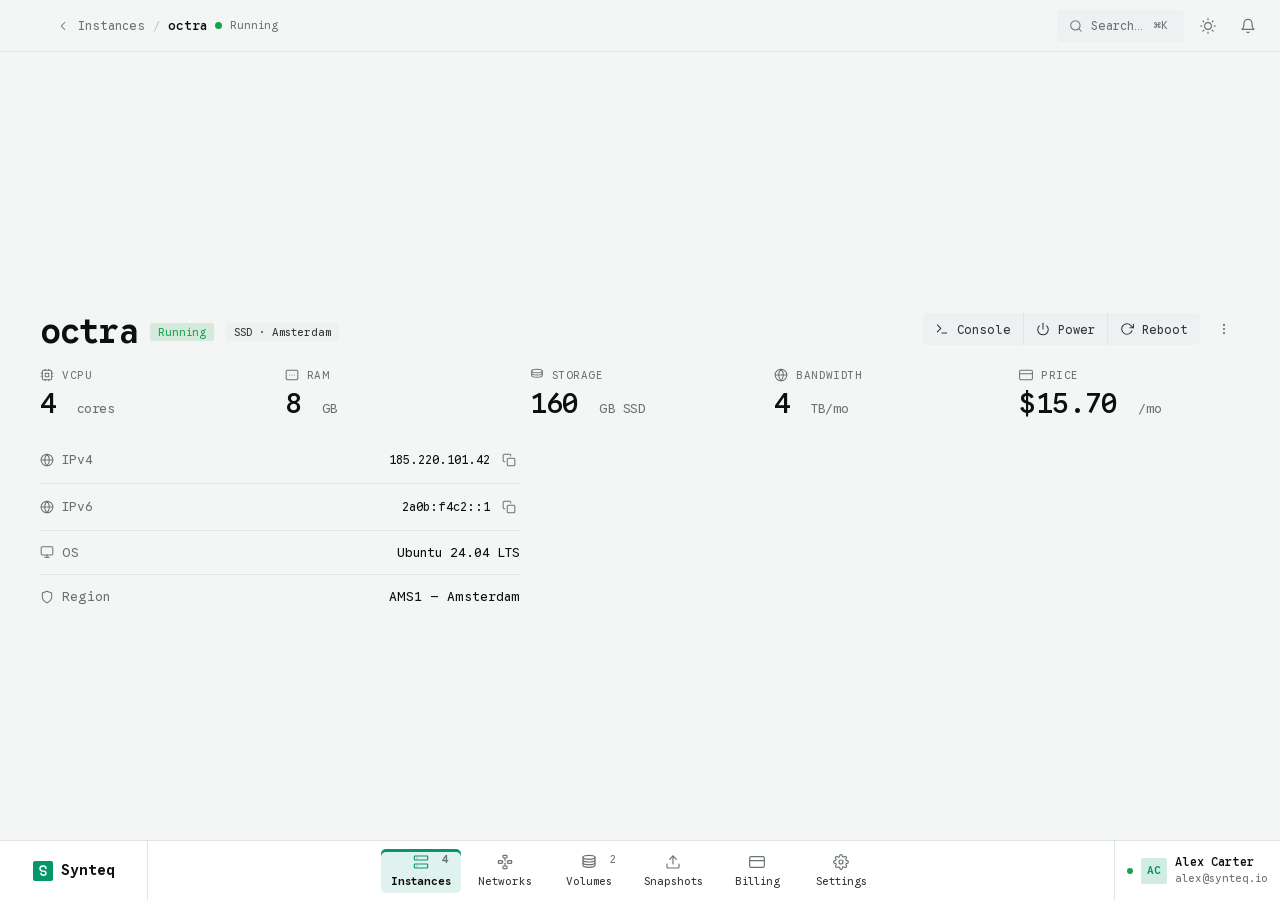
==== examples/dashboard.html @ c2925b4b "initial" ====
<!DOCTYPE html>
<html lang="en" data-theme="dark" class="theme-dark">
<head>
  <meta charset="UTF-8" />
  <meta name="viewport" content="width=device-width, initial-scale=1.0, viewport-fit=cover" />
  <title>Synteq UI V2 — Dashboard</title>

  <!-- Fonts + styles (fully offline — fonts served from V2/fonts/) -->
  <link rel="stylesheet" href="../css/synteq-ui-v2.css" />

  <style>
    /* =========================================================
       Dashboard-specific styles (not part of the framework)
       ========================================================= */

    /* Hero: hostname + status badge + action bar */
    .dash-hero {
      display: flex;
      align-items: flex-start;
      justify-content: space-between;
      gap: var(--v2-space-3);
      flex-wrap: wrap;
    }
    .dash-hero__left {
      display: flex;
      align-items: baseline;
      gap: var(--v2-space-3);
      flex-wrap: wrap;
    }
    .dash-hero__hostname {
      font-size: var(--v2-text-3xl);
      font-weight: var(--v2-fw-semibold);
      color: var(--v2-text-strong);
      letter-spacing: -0.025em;
      line-height: 1.1;
    }
    .dash-hero__actions {
      display: flex;
      align-items: center;
      gap: var(--v2-space-2);
      flex-wrap: wrap;
    }

    /* Gauge list — tight column */
    .gauge-list {
      display: flex;
      flex-direction: column;
      gap: var(--v2-space-5);
    }

    /* Two-column layout within a section */
    .dash-pair {
      display: grid;
      grid-template-columns: 1.5fr 1fr;
      gap: var(--v2-space-6);
      align-items: start;
    }
    @media (max-width: 760px) { .dash-pair { grid-template-columns: 1fr; } }

    /* Inline IP copy row */
    .ip-row {
      display: inline-flex;
      align-items: center;
      gap: var(--v2-space-2);
      font-family: var(--v2-font-mono);
      font-size: var(--v2-text-sm);
      color: var(--v2-text-strong);
    }

    /* Event log */
    .log-row {
      display: flex;
      align-items: baseline;
      gap: var(--v2-space-3);
      padding: var(--v2-space-3) 0;
      font-size: var(--v2-text-sm);
    }
    .log-ts { font-family: var(--v2-font-mono); color: var(--v2-text-subtle); min-width: 58px; font-size: var(--v2-text-xs); flex-shrink: 0; }
    .log-msg { color: var(--v2-text); flex: 1; min-width: 0; }

    /* Pricing */
    .price-row { display: flex; align-items: baseline; gap: var(--v2-space-2); }
    .price-row__val { font-size: var(--v2-text-2xl); font-weight: var(--v2-fw-semibold); color: var(--v2-text-strong); letter-spacing: -0.02em; }
    .price-row__per { font-size: var(--v2-text-sm); color: var(--v2-text-subtle); }

    /* Uptime bar */
    .uptime-bar { display: flex; width: 100%; height: 6px; border-radius: 999px; overflow: hidden; gap: 2px; }
    .uptime-bar__seg { height: 100%; border-radius: 999px; }

    /* User pill in footer */
    .v2-user { display: flex; align-items: center; gap: var(--v2-space-2); min-width: 0; text-decoration: none; }
    .v2-user__info { display: flex; flex-direction: column; min-width: 0; }
    .v2-user__name { font-size: var(--v2-text-sm); color: var(--v2-text-strong); font-weight: var(--v2-fw-medium); line-height: 1.3; white-space: nowrap; overflow: hidden; text-overflow: ellipsis; }
    .v2-user__email { font-size: var(--v2-text-xs); color: var(--v2-text-subtle); white-space: nowrap; overflow: hidden; text-overflow: ellipsis; }

    /* Copy feedback */
    .v2-copy--ok { color: var(--v2-status-running) !important; }
  </style>
</head>
<body>

<!-- =====================================================================
     V2 APP SHELL — viewport-locked grid (no page scroll)
     ===================================================================== -->
<div class="v2-app" id="app">

  <!-- ================================================================
       ASIDE — collapsible sidebar (overlay on mobile)
       ================================================================ -->
  <aside class="v2-aside" aria-label="Primary navigation" id="sidebar">

    <!-- Brand — no close button here. The topbar hamburger is the single toggle. -->
    <a href="#" class="v2-aside__brand" aria-label="Synteq Cloud home">
      <span class="v2-aside__brand-mark" aria-hidden="true">
        <svg width="12" height="12" viewBox="0 0 12 12" fill="none" aria-hidden="true">
          <path d="M9 3.5C9 2.12 7.66 1 6 1 4.34 1 3 2.12 3 3.5c0 1.18.9 2.17 2.14 2.41L7.5 6.3C8.43 6.57 9 7.3 9 8.2 9 9.32 7.87 10.2 6.5 10.2S4 9.32 4 8.2" stroke="currentColor" stroke-width="1.5" stroke-linecap="round"/>
        </svg>
      </span>
      Synteq
    </a>

    <!-- Nav — no group labels in the bottom dock -->
    <nav class="v2-nav" aria-label="Primary navigation links">
      <a href="#" class="v2-nav__item v2-nav__item--active" aria-current="page">
        <svg class="v2-icon v2-icon--16" viewBox="0 0 24 24" aria-hidden="true"><rect x="2" y="3" width="20" height="6" rx="1"/><rect x="2" y="15" width="20" height="6" rx="1"/><line x1="6" y1="6" x2="6.01" y2="6"/><line x1="6" y1="18" x2="6.01" y2="18"/></svg>
        Instances
        <span class="v2-nav__badge">4</span>
      </a>

      <a href="#" class="v2-nav__item">
        <svg class="v2-icon v2-icon--16" viewBox="0 0 24 24" aria-hidden="true"><rect x="9" y="2" width="6" height="4" rx="1"/><rect x="9" y="18" width="6" height="4" rx="1"/><rect x="2" y="10" width="6" height="4" rx="1"/><rect x="16" y="10" width="6" height="4" rx="1"/><line x1="8" y1="12" x2="9" y2="12"/><line x1="15" y1="12" x2="16" y2="12"/><line x1="12" y1="6" x2="12" y2="10"/><line x1="12" y1="14" x2="12" y2="18"/></svg>
        Networks
      </a>

      <a href="#" class="v2-nav__item">
        <svg class="v2-icon v2-icon--16" viewBox="0 0 24 24" aria-hidden="true"><ellipse cx="12" cy="5" rx="9" ry="3"/><path d="M3 5v4c0 1.66 4.03 3 9 3s9-1.34 9-3V5"/><path d="M3 9v4c0 1.66 4.03 3 9 3s9-1.34 9-3V9"/><path d="M3 13v4c0 1.66 4.03 3 9 3s9-1.34 9-3v-4"/></svg>
        Volumes
        <span class="v2-nav__badge">2</span>
      </a>

      <a href="#" class="v2-nav__item">
        <svg class="v2-icon v2-icon--16" viewBox="0 0 24 24" aria-hidden="true"><path d="M21 15v4a2 2 0 0 1-2 2H5a2 2 0 0 1-2-2v-4"/><polyline points="17 8 12 3 7 8"/><line x1="12" y1="3" x2="12" y2="15"/></svg>
        Snapshots
      </a>

      <a href="#" class="v2-nav__item">
        <svg class="v2-icon v2-icon--16" viewBox="0 0 24 24" aria-hidden="true"><rect x="1" y="4" width="22" height="16" rx="2"/><line x1="1" y1="10" x2="23" y2="10"/></svg>
        Billing
      </a>

      <a href="#" class="v2-nav__item">
        <svg class="v2-icon v2-icon--16" viewBox="0 0 24 24" aria-hidden="true"><circle cx="12" cy="12" r="3"/><path d="M19.4 15a1.65 1.65 0 0 0 .33 1.82l.06.06a2 2 0 0 1-2.83 2.83l-.06-.06a1.65 1.65 0 0 0-1.82-.33 1.65 1.65 0 0 0-1 1.51V21a2 2 0 0 1-4 0v-.09A1.65 1.65 0 0 0 9 19.4a1.65 1.65 0 0 0-1.82.33l-.06.06a2 2 0 0 1-2.83-2.83l.06-.06A1.65 1.65 0 0 0 4.68 15a1.65 1.65 0 0 0-1.51-1H3a2 2 0 0 1 0-4h.09A1.65 1.65 0 0 0 4.6 9a1.65 1.65 0 0 0-.33-1.82l-.06-.06a2 2 0 0 1 2.83-2.83l.06.06A1.65 1.65 0 0 0 9 4.68a1.65 1.65 0 0 0 1-1.51V3a2 2 0 0 1 4 0v.09a1.65 1.65 0 0 0 1 1.51 1.65 1.65 0 0 0 1.82-.33l.06-.06a2 2 0 0 1 2.83 2.83l-.06.06A1.65 1.65 0 0 0 19.4 9a1.65 1.65 0 0 0 1.51 1H21a2 2 0 0 1 0 4h-.09a1.65 1.65 0 0 0-1.51 1z"/></svg>
        Settings
      </a>
    </nav>

    <!-- Footer user row -->
    <div class="v2-aside__footer">
      <span class="v2-dot" aria-label="Online"></span>
      <a href="#" class="v2-user" aria-label="Account: Alex Carter">
        <span class="v2-avatar" aria-hidden="true">AC</span>
        <span class="v2-user__info">
          <span class="v2-user__name">Alex Carter</span>
          <span class="v2-user__email">alex@synteq.io</span>
        </span>
      </a>
    </div>
  </aside>

  <!-- ================================================================
       TOPBAR
       ================================================================ -->
  <header class="v2-topbar" role="banner">
    <!-- Sidebar toggle (hamburger / X) -->
    <button class="v2-sidebar-toggle" data-v2-sidebar-toggle aria-label="Toggle navigation" aria-expanded="true" aria-controls="sidebar">
      <svg class="v2-icon v2-icon--18 icon-menu" viewBox="0 0 24 24" aria-hidden="true"><line x1="3" y1="6" x2="21" y2="6"/><line x1="3" y1="12" x2="21" y2="12"/><line x1="3" y1="18" x2="21" y2="18"/></svg>
      <svg class="v2-icon v2-icon--18 icon-close" viewBox="0 0 24 24" aria-hidden="true" style="display:none;"><line x1="18" y1="6" x2="6" y2="18"/><line x1="6" y1="6" x2="18" y2="18"/></svg>
    </button>

    <div class="v2-topbar__left">
      <!-- Breadcrumb -->
      <a href="#" class="v2-topbar__crumb" aria-label="Back to Instances">
        <svg class="v2-icon v2-icon--14 v2-icon--mute" viewBox="0 0 24 24" aria-hidden="true"><polyline points="15 18 9 12 15 6"/></svg>
        Instances
      </a>
      <span class="v2-topbar__sep" aria-hidden="true">/</span>
      <span class="v2-topbar__title">octra</span>
      <!-- Live status -->
      <span class="v2-status" aria-label="Running">
        <span class="v2-dot" aria-hidden="true"></span>
        <span class="v2-t-xs v2-mute">Running</span>
      </span>
    </div>

    <div class="v2-topbar__right">
      <!-- Search -->
      <button class="v2-search" data-v2-search-trigger aria-label="Search or run a command (⌘K)">
        <svg class="v2-icon v2-icon--14" viewBox="0 0 24 24" aria-hidden="true"><circle cx="11" cy="11" r="8"/><line x1="21" y1="21" x2="16.65" y2="16.65"/></svg>
        <span class="v2-search__text">Search…</span>
        <kbd class="v2-kbd">⌘K</kbd>
      </button>

      <!-- Theme toggle -->
      <button class="v2-iconbtn v2-theme-toggle" data-v2-toggle-theme aria-label="Toggle theme">
        <svg class="v2-icon v2-icon--16 v2-icon--moon" viewBox="0 0 24 24" aria-hidden="true"><path d="M21 12.79A9 9 0 1 1 11.21 3 7 7 0 0 0 21 12.79z"/></svg>
        <svg class="v2-icon v2-icon--16 v2-icon--sun" viewBox="0 0 24 24" aria-hidden="true"><circle cx="12" cy="12" r="5"/><line x1="12" y1="1" x2="12" y2="3"/><line x1="12" y1="21" x2="12" y2="23"/><line x1="4.22" y1="4.22" x2="5.64" y2="5.64"/><line x1="18.36" y1="18.36" x2="19.78" y2="19.78"/><line x1="1" y1="12" x2="3" y2="12"/><line x1="21" y1="12" x2="23" y2="12"/><line x1="4.22" y1="19.78" x2="5.64" y2="18.36"/><line x1="18.36" y1="5.64" x2="19.78" y2="4.22"/></svg>
      </button>

      <!-- Notifications -->
      <button class="v2-iconbtn" aria-label="Notifications">
        <svg class="v2-icon v2-icon--16" viewBox="0 0 24 24" aria-hidden="true"><path d="M18 8A6 6 0 0 0 6 8c0 7-3 9-3 9h18s-3-2-3-9"/><path d="M13.73 21a2 2 0 0 1-3.46 0"/></svg>
      </button>
    </div>
  </header>

  <!-- ================================================================
       MAIN — in-content scroll region
       ================================================================ -->
  <main class="v2-main" aria-label="Instance detail">
    <div class="v2-content v2-scroll" id="main-content">

      <!-- ===== SECTION 1: HERO ======================================= -->
      <div class="v2-section v2-fade-up">

        <!-- Hostname + badges + actions -->
        <div class="dash-hero">
          <div class="dash-hero__left">
            <h1 class="dash-hero__hostname">octra</h1>
            <span class="v2-badge v2-badge--ok" style="align-self:center;">
              Running
            </span>
            <span class="v2-badge" style="align-self:center;">SSD · Amsterdam</span>
          </div>
          <div class="dash-hero__actions">
            <div class="v2-seg" role="group" aria-label="Instance actions">
              <button class="v2-seg__btn" aria-label="Open console">
                <svg class="v2-icon v2-icon--14" viewBox="0 0 24 24" aria-hidden="true"><polyline points="4 17 10 11 4 5"/><line x1="12" y1="19" x2="20" y2="19"/></svg>
                Console
              </button>
              <button class="v2-seg__btn" aria-label="Power options">
                <svg class="v2-icon v2-icon--14" viewBox="0 0 24 24" aria-hidden="true"><path d="M18.36 6.64a9 9 0 1 1-12.73 0"/><line x1="12" y1="2" x2="12" y2="12"/></svg>
                Power
              </button>
              <button class="v2-seg__btn" aria-label="Reboot instance">
                <svg class="v2-icon v2-icon--14" viewBox="0 0 24 24" aria-hidden="true"><polyline points="23 4 23 10 17 10"/><path d="M20.49 15a9 9 0 1 1-2.12-9.36L23 10"/></svg>
                Reboot
              </button>
            </div>
            <button class="v2-iconbtn" aria-label="More options">
              <svg class="v2-icon v2-icon--14" viewBox="0 0 24 24" aria-hidden="true"><circle cx="12" cy="5" r="1"/><circle cx="12" cy="12" r="1"/><circle cx="12" cy="19" r="1"/></svg>
            </button>
          </div>
        </div>

        <!-- Spec strip — gap only, no internal hairlines -->
        <div class="v2-stat-strip">
          <div class="v2-stat">
            <span class="v2-stat__label"><svg class="v2-icon v2-icon--14 v2-icon--mute" viewBox="0 0 24 24" aria-hidden="true"><rect x="4" y="4" width="16" height="16" rx="2"/><rect x="9" y="9" width="6" height="6"/><line x1="9" y1="2" x2="9" y2="4"/><line x1="15" y1="2" x2="15" y2="4"/><line x1="9" y1="20" x2="9" y2="22"/><line x1="15" y1="20" x2="15" y2="22"/><line x1="20" y1="9" x2="22" y2="9"/><line x1="20" y1="14" x2="22" y2="14"/><line x1="2" y1="9" x2="4" y2="9"/><line x1="2" y1="14" x2="4" y2="14"/></svg> vCPU</span>
            <div class="v2-stat__value">4 <span class="v2-unit">cores</span></div>
          </div>
          <div class="v2-stat">
            <span class="v2-stat__label"><svg class="v2-icon v2-icon--14 v2-icon--mute" viewBox="0 0 24 24" aria-hidden="true"><path d="M4 4h16a2 2 0 0 1 2 2v12a2 2 0 0 1-2 2H4a2 2 0 0 1-2-2V6a2 2 0 0 1 2-2z"/><line x1="8" y1="12" x2="8.01" y2="12"/><line x1="12" y1="12" x2="12.01" y2="12"/><line x1="16" y1="12" x2="16.01" y2="12"/></svg> RAM</span>
            <div class="v2-stat__value">8 <span class="v2-unit">GB</span></div>
          </div>
          <div class="v2-stat">
            <span class="v2-stat__label"><svg class="v2-icon v2-icon--14 v2-icon--mute" viewBox="0 0 24 24" aria-hidden="true"><ellipse cx="12" cy="5" rx="9" ry="3"/><path d="M3 5v4c0 1.66 4.03 3 9 3s9-1.34 9-3V5"/><path d="M3 9v4c0 1.66 4.03 3 9 3s9-1.34 9-3V9"/></svg> Storage</span>
            <div class="v2-stat__value">160 <span class="v2-unit">GB SSD</span></div>
          </div>
          <div class="v2-stat">
            <span class="v2-stat__label"><svg class="v2-icon v2-icon--14 v2-icon--mute" viewBox="0 0 24 24" aria-hidden="true"><circle cx="12" cy="12" r="10"/><line x1="2" y1="12" x2="22" y2="12"/><path d="M12 2a15.3 15.3 0 0 1 4 10 15.3 15.3 0 0 1-4 10 15.3 15.3 0 0 1-4-10 15.3 15.3 0 0 1 4-10z"/></svg> Bandwidth</span>
            <div class="v2-stat__value">4 <span class="v2-unit">TB/mo</span></div>
          </div>
          <div class="v2-stat">
            <span class="v2-stat__label"><svg class="v2-icon v2-icon--14 v2-icon--mute" viewBox="0 0 24 24" aria-hidden="true"><rect x="1" y="4" width="22" height="16" rx="2"/><line x1="1" y1="10" x2="23" y2="10"/></svg> Price</span>
            <div class="v2-stat__value">$15.70 <span class="v2-unit">/mo</span></div>
          </div>
        </div>

        <!-- Network / OS details as a KV list -->
        <div class="v2-kv" style="max-width:480px;">
          <div class="v2-kv__row">
            <span class="v2-kv__label"><svg class="v2-icon v2-icon--14 v2-icon--mute" viewBox="0 0 24 24" aria-hidden="true"><circle cx="12" cy="12" r="10"/><line x1="2" y1="12" x2="22" y2="12"/><path d="M12 2a15.3 15.3 0 0 1 4 10 15.3 15.3 0 0 1-4 10 15.3 15.3 0 0 1-4-10 15.3 15.3 0 0 1 4-10z"/></svg> IPv4</span>
            <span class="v2-kv__value"><span class="ip-row">185.220.101.42 <button class="v2-iconbtn" style="width:22px;height:22px;" data-v2-copy="185.220.101.42" aria-label="Copy IPv4"><svg class="v2-icon v2-icon--14" viewBox="0 0 24 24" aria-hidden="true"><rect x="9" y="9" width="13" height="13" rx="2"/><path d="M5 15H4a2 2 0 0 1-2-2V4a2 2 0 0 1 2-2h9a2 2 0 0 1 2 2v1"/></svg></button></span></span>
          </div>
          <div class="v2-kv__row">
            <span class="v2-kv__label"><svg class="v2-icon v2-icon--14 v2-icon--mute" viewBox="0 0 24 24" aria-hidden="true"><circle cx="12" cy="12" r="10"/><line x1="2" y1="12" x2="22" y2="12"/><path d="M12 2a15.3 15.3 0 0 1 4 10 15.3 15.3 0 0 1-4 10 15.3 15.3 0 0 1-4-10 15.3 15.3 0 0 1 4-10z"/></svg> IPv6</span>
            <span class="v2-kv__value"><span class="ip-row">2a0b:f4c2::1 <button class="v2-iconbtn" style="width:22px;height:22px;" data-v2-copy="2a0b:f4c2::1" aria-label="Copy IPv6"><svg class="v2-icon v2-icon--14" viewBox="0 0 24 24" aria-hidden="true"><rect x="9" y="9" width="13" height="13" rx="2"/><path d="M5 15H4a2 2 0 0 1-2-2V4a2 2 0 0 1 2-2h9a2 2 0 0 1 2 2v1"/></svg></button></span></span>
          </div>
          <div class="v2-kv__row">
            <span class="v2-kv__label"><svg class="v2-icon v2-icon--14 v2-icon--mute" viewBox="0 0 24 24" aria-hidden="true"><rect x="2" y="3" width="20" height="14" rx="2"/><line x1="8" y1="21" x2="16" y2="21"/><line x1="12" y1="17" x2="12" y2="21"/></svg> OS</span>
            <span class="v2-kv__value">Ubuntu 24.04 LTS</span>
          </div>
          <div class="v2-kv__row">
            <span class="v2-kv__label"><svg class="v2-icon v2-icon--14 v2-icon--mute" viewBox="0 0 24 24" aria-hidden="true"><path d="M12 22s8-4 8-10V5l-8-3-8 3v7c0 6 8 10 8 10z"/></svg> Region</span>
            <span class="v2-kv__value">AMS1 — Amsterdam</span>
          </div>
        </div>

      </div><!-- /section 1 -->

      <!-- ===== SECTION 2: RESOURCE USAGE =========================== -->
      <div class="v2-section" id="resources">

        <div class="v2-section__head">
          <span class="v2-section__title">
            <svg class="v2-icon v2-icon--14" viewBox="0 0 24 24" aria-hidden="true"><polyline points="22 12 18 12 15 21 9 3 6 12 2 12"/></svg>
            Resource Usage
          </span>
          <span class="v2-section__meta v2-live" id="refresh-ts">Live · 5s ago</span>
        </div>

        <div class="dash-pair">
          <!-- Gauges -->
          <div class="gauge-list" data-v2-stagger>
            <div class="v2-gauge" data-v2-gauge="34" role="progressbar" aria-label="CPU usage" aria-valuenow="34" aria-valuemin="0" aria-valuemax="100">
              <div class="v2-gauge__head">
                <span class="v2-gauge__label"><svg class="v2-icon v2-icon--14 v2-icon--mute" viewBox="0 0 24 24" aria-hidden="true"><rect x="4" y="4" width="16" height="16" rx="2"/><rect x="9" y="9" width="6" height="6"/><line x1="9" y1="2" x2="9" y2="4"/><line x1="15" y1="2" x2="15" y2="4"/><line x1="9" y1="20" x2="9" y2="22"/><line x1="15" y1="20" x2="15" y2="22"/><line x1="20" y1="9" x2="22" y2="9"/><line x1="20" y1="14" x2="22" y2="14"/><line x1="2" y1="9" x2="4" y2="9"/><line x1="2" y1="14" x2="4" y2="14"/></svg> CPU</span>
                <span class="v2-gauge__value">34<span class="v2-gauge__max"> / 100%</span></span>
              </div>
              <div class="v2-gauge__track"><div class="v2-gauge__fill"></div></div>
            </div>

            <div class="v2-gauge" data-v2-gauge="81" role="progressbar" aria-label="Memory usage" aria-valuenow="81" aria-valuemin="0" aria-valuemax="100">
              <div class="v2-gauge__head">
                <span class="v2-gauge__label"><svg class="v2-icon v2-icon--14 v2-icon--mute" viewBox="0 0 24 24" aria-hidden="true"><path d="M4 4h16a2 2 0 0 1 2 2v12a2 2 0 0 1-2 2H4a2 2 0 0 1-2-2V6a2 2 0 0 1 2-2z"/><line x1="8" y1="12" x2="8.01" y2="12"/><line x1="12" y1="12" x2="12.01" y2="12"/><line x1="16" y1="12" x2="16.01" y2="12"/></svg> Memory</span>
                <span class="v2-gauge__value">6.5<span class="v2-gauge__max"> / 8 GB</span></span>
              </div>
              <div class="v2-gauge__track"><div class="v2-gauge__fill"></div></div>
            </div>

            <div class="v2-gauge" data-v2-gauge="57" role="progressbar" aria-label="Disk usage" aria-valuenow="57" aria-valuemin="0" aria-valuemax="100">
              <div class="v2-gauge__head">
                <span class="v2-gauge__label"><svg class="v2-icon v2-icon--14 v2-icon--mute" viewBox="0 0 24 24" aria-hidden="true"><ellipse cx="12" cy="5" rx="9" ry="3"/><path d="M3 5v4c0 1.66 4.03 3 9 3s9-1.34 9-3V5"/><path d="M3 9v4c0 1.66 4.03 3 9 3s9-1.34 9-3V9"/></svg> Disk</span>
                <span class="v2-gauge__value">91.2<span class="v2-gauge__max"> / 160 GB</span></span>
              </div>
              <div class="v2-gauge__track"><div class="v2-gauge__fill"></div></div>
            </div>

            <div class="v2-gauge" data-v2-gauge="18" role="progressbar" aria-label="Bandwidth usage" aria-valuenow="18" aria-valuemin="0" aria-valuemax="100">
              <div class="v2-gauge__head">
                <span class="v2-gauge__label"><svg class="v2-icon v2-icon--14 v2-icon--mute" viewBox="0 0 24 24" aria-hidden="true"><polyline points="17 1 21 5 17 9"/><path d="M3 11V9a4 4 0 0 1 4-4h14"/><polyline points="7 23 3 19 7 15"/><path d="M21 13v2a4 4 0 0 1-4 4H3"/></svg> Bandwidth</span>
                <span class="v2-gauge__value">0.72<span class="v2-gauge__max"> / 4 TB</span></span>
              </div>
              <div class="v2-gauge__track"><div class="v2-gauge__fill v2-gauge__fill--brand"></div></div>
            </div>
          </div>

          <!-- CPU Sparkline -->
          <div style="display:flex;flex-direction:column;gap:var(--v2-space-2);">
            <span class="v2-t-xs v2-mute" style="text-transform:uppercase;letter-spacing:.06em;">CPU — 30 min</span>
            <svg class="v2-spark" id="cpu-spark" viewBox="0 0 200 40" preserveAspectRatio="none" role="img" aria-label="CPU usage over 30 minutes"></svg>
            <div class="v2-legend">
              <span class="v2-legend__item"><span class="v2-legend__sw v2-legend__sw--in"></span>CPU %</span>
            </div>
          </div>
        </div>

      </div><!-- /section 2 -->

      <!-- ===== SECTION 3: NETWORK I/O ============================== -->
      <div class="v2-section">

        <div class="v2-section__head">
          <span class="v2-section__title">
            <svg class="v2-icon v2-icon--14" viewBox="0 0 24 24" aria-hidden="true"><polyline points="17 1 21 5 17 9"/><path d="M3 11V9a4 4 0 0 1 4-4h14"/><polyline points="7 23 3 19 7 15"/><path d="M21 13v2a4 4 0 0 1-4 4H3"/></svg>
            Network I/O
          </span>
          <div class="v2-legend">
            <span class="v2-legend__item"><span class="v2-legend__sw v2-legend__sw--in"></span>In</span>
            <span class="v2-legend__item"><span class="v2-legend__sw v2-legend__sw--out"></span>Out</span>
          </div>
        </div>

        <div class="v2-stat-strip">
          <div class="v2-stat">
            <span class="v2-stat__label"><svg class="v2-icon v2-icon--14 v2-icon--ok" viewBox="0 0 24 24" aria-hidden="true"><line x1="12" y1="19" x2="12" y2="5"/><polyline points="5 12 12 5 19 12"/></svg> Inbound</span>
            <div class="v2-stat__value">2.4 <span class="v2-unit">MB/s</span></div>
            <span class="v2-stat__delta v2-stat__delta--up">↑ 18% vs avg</span>
          </div>
          <div class="v2-stat">
            <span class="v2-stat__label"><svg class="v2-icon v2-icon--14 v2-icon--err" viewBox="0 0 24 24" aria-hidden="true"><line x1="12" y1="5" x2="12" y2="19"/><polyline points="19 12 12 19 5 12"/></svg> Outbound</span>
            <div class="v2-stat__value">0.8 <span class="v2-unit">MB/s</span></div>
            <span class="v2-stat__delta v2-stat__delta--down">↓ 4% vs avg</span>
          </div>
          <div class="v2-stat">
            <span class="v2-stat__label"><svg class="v2-icon v2-icon--14 v2-icon--mute" viewBox="0 0 24 24" aria-hidden="true"><rect x="1" y="4" width="22" height="16" rx="2"/><line x1="1" y1="10" x2="23" y2="10"/></svg> Month total</span>
            <div class="v2-stat__value">720 <span class="v2-unit">GB</span></div>
          </div>
        </div>

        <div class="v2-bars" id="net-bars" role="img" aria-label="Network I/O bar chart" style="--v2-bars-cols:24;"></div>
        <div style="display:flex;justify-content:space-between;">
          <span class="v2-t-xs v2-mute">24 min ago</span>
          <span class="v2-t-xs v2-mute">now</span>
        </div>

      </div><!-- /section 3 -->

      <!-- ===== SECTION 4: INSTANCE DETAILS ========================= -->
      <div class="v2-section">

        <div class="v2-section__head">
          <span class="v2-section__title">
            <svg class="v2-icon v2-icon--14" viewBox="0 0 24 24" aria-hidden="true"><circle cx="12" cy="12" r="10"/><line x1="12" y1="8" x2="12" y2="12"/><line x1="12" y1="16" x2="12.01" y2="16"/></svg>
            Instance Details
          </span>
        </div>

        <div class="dash-pair">
          <!-- KV -->
          <div class="v2-kv">
            <div class="v2-kv__row"><span class="v2-kv__label">Hostname</span><span class="v2-kv__value v2-strong v2-mono">octra</span></div>
            <div class="v2-kv__row"><span class="v2-kv__label">Instance ID</span><span class="v2-kv__value v2-mono" style="font-size:var(--v2-text-xs);color:var(--v2-text-subtle);">01a15e7e-4c64-7293-ad4f</span></div>
            <div class="v2-kv__row"><span class="v2-kv__label">Plan</span><span class="v2-kv__value">Shared VPS · SSD-4</span></div>
            <div class="v2-kv__row"><span class="v2-kv__label">Kernel</span><span class="v2-kv__value v2-mono" style="font-size:var(--v2-text-xs);color:var(--v2-text-subtle);">6.8.0-45-generic</span></div>
            <div class="v2-kv__row"><span class="v2-kv__label">Created</span><span class="v2-kv__value">14 Jan 2025</span></div>
            <div class="v2-kv__row"><span class="v2-kv__label">Uptime</span><span class="v2-kv__value"><span class="v2-badge v2-badge--ok">99.97%</span></span></div>
          </div>

          <!-- Pricing + actions -->
          <div style="display:flex;flex-direction:column;gap:var(--v2-space-4);">
            <span class="v2-t-xs v2-mute">Monthly cost</span>
            <div class="price-row">
              <span class="price-row__val">$15.70</span>
              <span class="price-row__per">/month</span>
            </div>

            <div style="display:flex;flex-direction:column;gap:var(--v2-space-2);">
              <span class="v2-t-xs v2-mute">Uptime — last 90 days</span>
              <div class="uptime-bar" role="img" aria-label="Uptime 99.97%">
                <div class="uptime-bar__seg" style="flex:1;background:var(--v2-status-running);opacity:.7;"></div>
                <div class="uptime-bar__seg" style="width:4px;background:var(--v2-status-warning);"></div>
                <div class="uptime-bar__seg" style="flex:1;background:var(--v2-status-running);opacity:.7;"></div>
              </div>
              <div style="display:flex;justify-content:space-between;">
                <span class="v2-t-xs v2-mute">90d ago</span>
                <span class="v2-t-xs v2-mute">Today</span>
              </div>
            </div>

            <div class="v2-btn__stack" style="padding-top:var(--v2-space-2);">
              <button class="v2-btn v2-btn--block"><svg class="v2-icon v2-icon--14" viewBox="0 0 24 24" aria-hidden="true"><polyline points="23 6 13.5 15.5 8.5 10.5 1 18"/><polyline points="17 6 23 6 23 12"/></svg> Resize VPS</button>
              <button class="v2-btn v2-btn--block v2-btn--ghost"><svg class="v2-icon v2-icon--14" viewBox="0 0 24 24" aria-hidden="true"><rect x="2" y="3" width="20" height="14" rx="2"/><line x1="8" y1="21" x2="16" y2="21"/><line x1="12" y1="17" x2="12" y2="21"/></svg> Switch to dedicated cores</button>
              <button class="v2-btn v2-btn--danger v2-btn--block"><svg class="v2-icon v2-icon--14" viewBox="0 0 24 24" aria-hidden="true"><polyline points="3 6 5 6 21 6"/><path d="M19 6l-1 14H6L5 6"/><path d="M10 11v6"/><path d="M14 11v6"/><path d="M9 6V4h6v2"/></svg> Destroy instance</button>
            </div>
          </div>
        </div>

      </div><!-- /section 4 -->

      <!-- ===== SECTION 5: RECENT EVENTS ============================ -->
      <div class="v2-section">

        <div class="v2-section__head">
          <span class="v2-section__title">
            <svg class="v2-icon v2-icon--14" viewBox="0 0 24 24" aria-hidden="true"><path d="M14 2H6a2 2 0 0 0-2 2v16a2 2 0 0 0 2 2h12a2 2 0 0 0 2-2V8z"/><polyline points="14 2 14 8 20 8"/></svg>
            Recent Events
          </span>
          <a href="#" class="v2-t-xs v2-mute" style="text-decoration:underline;text-underline-offset:3px;">View all</a>
        </div>

        <div role="log" aria-label="Recent instance events" aria-live="polite">
          <div class="log-row"><span class="log-ts">just now</span><span class="v2-badge v2-badge--ok" style="flex-shrink:0;"><svg class="v2-icon v2-icon--14" viewBox="0 0 24 24" aria-hidden="true"><polyline points="20 6 9 17 4 12"/></svg> OK</span><span class="log-msg">Health check passed · all services responding</span></div>
          <div class="log-row"><span class="log-ts">2m ago</span><span class="v2-badge" style="flex-shrink:0;"><svg class="v2-icon v2-icon--14" viewBox="0 0 24 24" aria-hidden="true"><polyline points="22 12 18 12 15 21 9 3 6 12 2 12"/></svg> Info</span><span class="log-msg">Bandwidth spike detected · 2.4 MB/s inbound</span></div>
          <div class="log-row"><span class="log-ts">18m ago</span><span class="v2-badge v2-badge--warn" style="flex-shrink:0;"><svg class="v2-icon v2-icon--14" viewBox="0 0 24 24" aria-hidden="true"><path d="M10.29 3.86L1.82 18a2 2 0 0 0 1.71 3h16.94a2 2 0 0 0 1.71-3L13.71 3.86a2 2 0 0 0-3.42 0z"/><line x1="12" y1="9" x2="12" y2="13"/><line x1="12" y1="17" x2="12.01" y2="17"/></svg> Warn</span><span class="log-msg">Memory usage exceeded 80% threshold</span></div>
          <div class="log-row"><span class="log-ts">1h ago</span><span class="v2-badge" style="flex-shrink:0;"><svg class="v2-icon v2-icon--14" viewBox="0 0 24 24" aria-hidden="true"><polyline points="23 4 23 10 17 10"/><path d="M20.49 15a9 9 0 1 1-2.12-9.36L23 10"/></svg> Info</span><span class="log-msg">Automatic kernel update applied · no reboot required</span></div>
          <div class="log-row"><span class="log-ts">3h ago</span><span class="v2-badge v2-badge--ok" style="flex-shrink:0;"><svg class="v2-icon v2-icon--14" viewBox="0 0 24 24" aria-hidden="true"><polyline points="20 6 9 17 4 12"/></svg> OK</span><span class="log-msg">Scheduled backup completed · snapshot-2025-10-27-03h</span></div>
        </div>

      </div><!-- /section 5 -->

      <div style="height:var(--v2-space-6);" aria-hidden="true"></div>
    </div><!-- /.v2-content -->
  </main>

</div><!-- /.v2-app -->

<dialog class="v2-dialog" id="command-dialog" aria-labelledby="command-title">
  <form method="dialog" class="v2-command">
    <div class="v2-section__head"><strong id="command-title">Quick actions</strong><button class="v2-btn v2-btn--icon" value="cancel" aria-label="Close">×</button></div>
    <input class="v2-input" data-v2-search-input placeholder="Search actions..." aria-label="Search actions" />
    <button class="v2-btn v2-btn--ghost" type="button" data-v2-command="#resources">Jump to resources</button>
    <button class="v2-btn v2-btn--ghost" type="button" data-v2-command="Restart instance">Restart instance</button>
    <button class="v2-btn v2-btn--ghost" type="button" data-v2-command="Open console">Open console</button>
  </form>
</dialog>
<script src="../js/synteq-ui-v2.js"></script>
<script>
(function () {
  /* CPU sparkline */
  var cpuHistory = [18,22,20,25,31,28,35,40,38,42,36,30,34,38,41,36,34,38,35,32,35,34,33,36,35,33,35,34,33,34];
  var sparkEl = document.getElementById('cpu-spark');
  if (sparkEl) SynteqV2.renderSparkline(sparkEl, cpuHistory);

  /* Network bars */
  var netData = [
    [12,4],[14,5],[18,6],[22,7],[19,8],[16,6],[20,7],[28,9],[35,10],[40,12],
    [38,11],[32,9],[30,8],[34,10],[42,13],[48,15],[52,16],[45,14],[38,12],
    [35,11],[40,13],[44,14],[48,15],[52,16]
  ];
  var barsEl = document.getElementById('net-bars');
  if (barsEl) SynteqV2.renderBars(barsEl, netData);

  /* Live counter */
  var ts = document.getElementById('refresh-ts');
  if (ts) {
    var secs = 5;
    setInterval(function () {
      secs += 5;
      ts.textContent = secs < 60 ? 'Live · ' + secs + 's ago' : 'Live · ' + Math.floor(secs/60) + 'm ago';
    }, 5000);
  }

  /* Show CPU gauge animation after 2s */
  setTimeout(function () {
    var fill = document.querySelector('[data-v2-gauge="34"] .v2-gauge__fill');
    if (fill) SynteqV2.renderGauge(fill, 47);
  }, 2000);
})();
</script>
</body>
</html>
---- css/synteq-ui-v2.css ----
/* ==========================================================================
   SYNTEQ UI V2 — MASTER STYLESHEET (css/synteq-ui-v2.css)
   Lean, viewport-locked, line-separator architecture. No cards.

   Design rules (V2 base set):
   1. Body never scrolls — only in-content regions scroll.
   2. Responsive on any screen type (fluid type + breakpoint grid).
   3. Simple & lightweight — minimal token set, flat surfaces.
   4. No cards/wrappers — hairline line separators only.
   5. Lightweight motion — subtle, respects reduced-motion.
   6. Inline icons for fast context.
   ========================================================================== */
@import "./fonts.css";
@import "./tokens.css";
@import "./theme-dark.css";
@import "./theme-light.css";
@import "./base.css";
@import "./components/icons.css";
@import "./components/shell.css";
@import "./components/sidebar.css";
@import "./components/topbar.css";
@import "./components/content.css";
@import "./components/data.css";
@import "./components/controls.css";
@import "./components/motion.css";
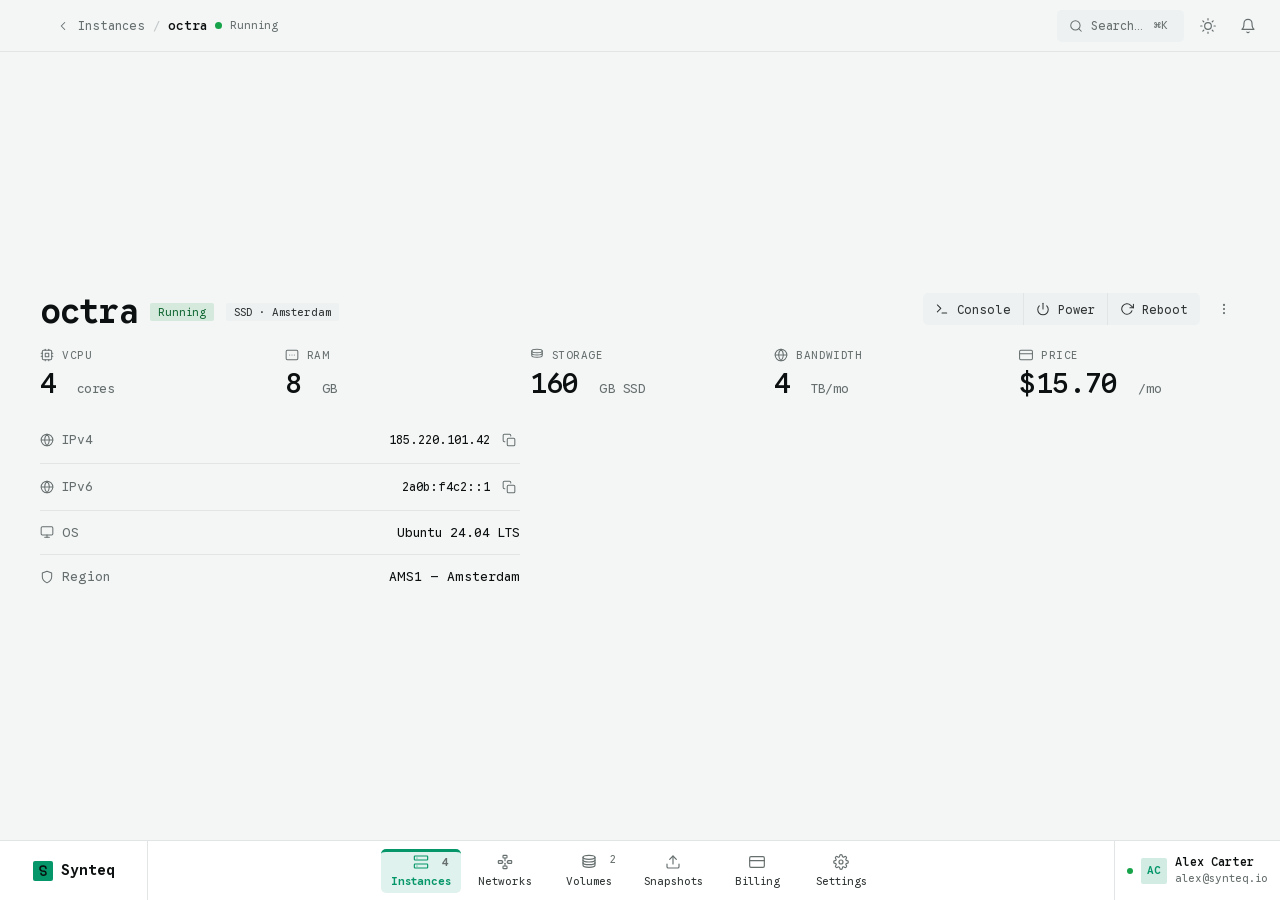
==== commit 774c9456: "improvements" ====
--- a/examples/dashboard.html
+++ b/examples/dashboard.html
@@ -3,10 +3,10 @@
 <head>
   <meta charset="UTF-8" />
   <meta name="viewport" content="width=device-width, initial-scale=1.0, viewport-fit=cover" />
-  <title>Synteq UI V2 — Dashboard</title>
+  <title>Synteq UI — Dashboard</title>
 
   <!-- Fonts + styles (fully offline — fonts served from V2/fonts/) -->
-  <link rel="stylesheet" href="../css/synteq-ui-v2.css" />
+  <link rel="stylesheet" href="../css/synteq-ui.css" />
 
   <style>
     /* =========================================================
@@ -484,13 +484,13 @@
     <button class="v2-btn v2-btn--ghost" type="button" data-v2-command="Open console">Open console</button>
   </form>
 </dialog>
-<script src="../js/synteq-ui-v2.js"></script>
+<script src="../js/synteq-ui.js"></script>
 <script>
 (function () {
   /* CPU sparkline */
   var cpuHistory = [18,22,20,25,31,28,35,40,38,42,36,30,34,38,41,36,34,38,35,32,35,34,33,36,35,33,35,34,33,34];
   var sparkEl = document.getElementById('cpu-spark');
-  if (sparkEl) SynteqV2.renderSparkline(sparkEl, cpuHistory);
+  if (sparkEl) SynteqUI.renderSparkline(sparkEl, cpuHistory);
 
   /* Network bars */
   var netData = [
@@ -499,7 +499,7 @@
     [35,11],[40,13],[44,14],[48,15],[52,16]
   ];
   var barsEl = document.getElementById('net-bars');
-  if (barsEl) SynteqV2.renderBars(barsEl, netData);
+  if (barsEl) SynteqUI.renderBars(barsEl, netData);
 
   /* Live counter */
   var ts = document.getElementById('refresh-ts');
@@ -514,7 +514,7 @@
   /* Show CPU gauge animation after 2s */
   setTimeout(function () {
     var fill = document.querySelector('[data-v2-gauge="34"] .v2-gauge__fill');
-    if (fill) SynteqV2.renderGauge(fill, 47);
+    if (fill) SynteqUI.renderGauge(fill, 47);
   }, 2000);
 })();
 </script>
--- a/css/synteq-ui.css
+++ b/css/synteq-ui.css
@@ -0,0 +1,34 @@
+/* ==========================================================================
+   SYNTEQ UI — MASTER STYLESHEET (css/synteq-ui.css)
+   Lean, viewport-locked, line-separator architecture. No cards.
+
+   Design rules (six hard rules):
+   1. Body never scrolls — only in-content regions scroll.
+   2. Responsive on any screen type (fluid type + breakpoint grid).
+   3. Simple & lightweight — minimal token set, flat surfaces.
+   4. No cards/wrappers — hairline line separators only.
+   5. Lightweight motion — subtle, respects reduced-motion.
+   6. Inline icons for fast context.
+   ========================================================================== */
+@import "./fonts.css";
+@import "./tokens.css";
+@import "./theme-dark.css";
+@import "./theme-light.css";
+@import "./base.css";
+@import "./components/icons.css";
+@import "./components/shell.css";
+@import "./components/sidebar.css";
+@import "./components/topbar.css";
+@import "./components/content.css";
+@import "./components/data.css";
+@import "./components/controls.css";
+@import "./components/forms.css";
+@import "./components/overlays.css";
+@import "./components/feedback.css";
+@import "./components/tables.css";
+@import "./components/charts.css";
+@import "./components/tree.css";
+@import "./components/stepper.css";
+@import "./components/code.css";
+@import "./components/framework.css";
+@import "./components/motion.css";
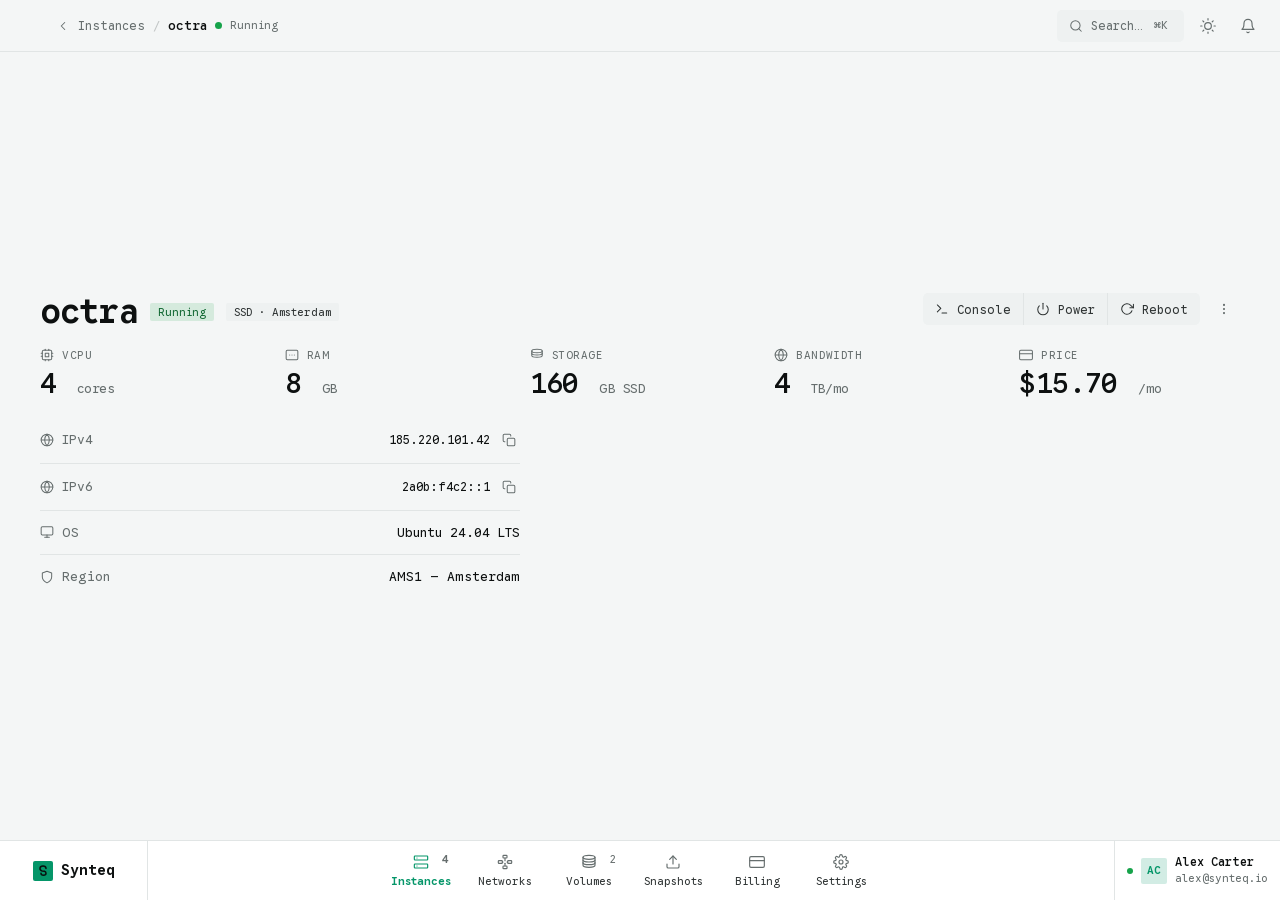
==== commit 5e91fa3d: "improvements" ====
--- a/examples/dashboard.html
+++ b/examples/dashboard.html
@@ -5,7 +5,7 @@
   <meta name="viewport" content="width=device-width, initial-scale=1.0, viewport-fit=cover" />
   <title>Synteq UI — Dashboard</title>
 
-  <!-- Fonts + styles (fully offline — fonts served from V2/fonts/) -->
+  <!-- Fonts + styles (fully offline — fonts served from fonts/) -->
   <link rel="stylesheet" href="../css/synteq-ui.css" />
 
   <style>
@@ -18,26 +18,26 @@
       display: flex;
       align-items: flex-start;
       justify-content: space-between;
-      gap: var(--v2-space-3);
+      gap: var(--sq-space-3);
       flex-wrap: wrap;
     }
     .dash-hero__left {
       display: flex;
       align-items: baseline;
-      gap: var(--v2-space-3);
+      gap: var(--sq-space-3);
       flex-wrap: wrap;
     }
     .dash-hero__hostname {
-      font-size: var(--v2-text-3xl);
-      font-weight: var(--v2-fw-semibold);
-      color: var(--v2-text-strong);
+      font-size: var(--sq-text-3xl);
+      font-weight: var(--sq-fw-semibold);
+      color: var(--sq-text-strong);
       letter-spacing: -0.025em;
       line-height: 1.1;
     }
     .dash-hero__actions {
       display: flex;
       align-items: center;
-      gap: var(--v2-space-2);
+      gap: var(--sq-space-2);
       flex-wrap: wrap;
     }
 
@@ -45,14 +45,14 @@
     .gauge-list {
       display: flex;
       flex-direction: column;
-      gap: var(--v2-space-5);
+      gap: var(--sq-space-5);
     }
 
     /* Two-column layout within a section */
     .dash-pair {
       display: grid;
       grid-template-columns: 1.5fr 1fr;
-      gap: var(--v2-space-6);
+      gap: var(--sq-space-6);
       align-items: start;
     }
     @media (max-width: 760px) { .dash-pair { grid-template-columns: 1fr; } }
@@ -61,57 +61,57 @@
     .ip-row {
       display: inline-flex;
       align-items: center;
-      gap: var(--v2-space-2);
-      font-family: var(--v2-font-mono);
-      font-size: var(--v2-text-sm);
-      color: var(--v2-text-strong);
+      gap: var(--sq-space-2);
+      font-family: var(--sq-font-mono);
+      font-size: var(--sq-text-sm);
+      color: var(--sq-text-strong);
     }
 
     /* Event log */
     .log-row {
       display: flex;
       align-items: baseline;
-      gap: var(--v2-space-3);
-      padding: var(--v2-space-3) 0;
-      font-size: var(--v2-text-sm);
-    }
-    .log-ts { font-family: var(--v2-font-mono); color: var(--v2-text-subtle); min-width: 58px; font-size: var(--v2-text-xs); flex-shrink: 0; }
-    .log-msg { color: var(--v2-text); flex: 1; min-width: 0; }
+      gap: var(--sq-space-3);
+      padding: var(--sq-space-3) 0;
+      font-size: var(--sq-text-sm);
+    }
+    .log-ts { font-family: var(--sq-font-mono); color: var(--sq-text-subtle); min-width: 58px; font-size: var(--sq-text-xs); flex-shrink: 0; }
+    .log-msg { color: var(--sq-text); flex: 1; min-width: 0; }
 
     /* Pricing */
-    .price-row { display: flex; align-items: baseline; gap: var(--v2-space-2); }
-    .price-row__val { font-size: var(--v2-text-2xl); font-weight: var(--v2-fw-semibold); color: var(--v2-text-strong); letter-spacing: -0.02em; }
-    .price-row__per { font-size: var(--v2-text-sm); color: var(--v2-text-subtle); }
+    .price-row { display: flex; align-items: baseline; gap: var(--sq-space-2); }
+    .price-row__val { font-size: var(--sq-text-2xl); font-weight: var(--sq-fw-semibold); color: var(--sq-text-strong); letter-spacing: -0.02em; }
+    .price-row__per { font-size: var(--sq-text-sm); color: var(--sq-text-subtle); }
 
     /* Uptime bar */
     .uptime-bar { display: flex; width: 100%; height: 6px; border-radius: 999px; overflow: hidden; gap: 2px; }
     .uptime-bar__seg { height: 100%; border-radius: 999px; }
 
     /* User pill in footer */
-    .v2-user { display: flex; align-items: center; gap: var(--v2-space-2); min-width: 0; text-decoration: none; }
-    .v2-user__info { display: flex; flex-direction: column; min-width: 0; }
-    .v2-user__name { font-size: var(--v2-text-sm); color: var(--v2-text-strong); font-weight: var(--v2-fw-medium); line-height: 1.3; white-space: nowrap; overflow: hidden; text-overflow: ellipsis; }
-    .v2-user__email { font-size: var(--v2-text-xs); color: var(--v2-text-subtle); white-space: nowrap; overflow: hidden; text-overflow: ellipsis; }
+    .sq-user { display: flex; align-items: center; gap: var(--sq-space-2); min-width: 0; text-decoration: none; }
+    .sq-user__info { display: flex; flex-direction: column; min-width: 0; }
+    .sq-user__name { font-size: var(--sq-text-sm); color: var(--sq-text-strong); font-weight: var(--sq-fw-medium); line-height: 1.3; white-space: nowrap; overflow: hidden; text-overflow: ellipsis; }
+    .sq-user__email { font-size: var(--sq-text-xs); color: var(--sq-text-subtle); white-space: nowrap; overflow: hidden; text-overflow: ellipsis; }
 
     /* Copy feedback */
-    .v2-copy--ok { color: var(--v2-status-running) !important; }
+    .sq-copy--ok { color: var(--sq-status-running) !important; }
   </style>
 </head>
 <body>
 
 <!-- =====================================================================
-     V2 APP SHELL — viewport-locked grid (no page scroll)
+     APP SHELL — viewport-locked grid (no page scroll)
      ===================================================================== -->
-<div class="v2-app" id="app">
+<div class="sq-app" id="app">
 
   <!-- ================================================================
        ASIDE — collapsible sidebar (overlay on mobile)
        ================================================================ -->
-  <aside class="v2-aside" aria-label="Primary navigation" id="sidebar">
+  <aside class="sq-aside" aria-label="Primary navigation" id="sidebar">
 
     <!-- Brand — no close button here. The topbar hamburger is the single toggle. -->
-    <a href="#" class="v2-aside__brand" aria-label="Synteq Cloud home">
-      <span class="v2-aside__brand-mark" aria-hidden="true">
+    <a href="#" class="sq-aside__brand" aria-label="Synteq Cloud home">
+      <span class="sq-aside__brand-mark" aria-hidden="true">
         <svg width="12" height="12" viewBox="0 0 12 12" fill="none" aria-hidden="true">
           <path d="M9 3.5C9 2.12 7.66 1 6 1 4.34 1 3 2.12 3 3.5c0 1.18.9 2.17 2.14 2.41L7.5 6.3C8.43 6.57 9 7.3 9 8.2 9 9.32 7.87 10.2 6.5 10.2S4 9.32 4 8.2" stroke="currentColor" stroke-width="1.5" stroke-linecap="round"/>
         </svg>
@@ -120,48 +120,48 @@
     </a>
 
     <!-- Nav — no group labels in the bottom dock -->
-    <nav class="v2-nav" aria-label="Primary navigation links">
-      <a href="#" class="v2-nav__item v2-nav__item--active" aria-current="page">
-        <svg class="v2-icon v2-icon--16" viewBox="0 0 24 24" aria-hidden="true"><rect x="2" y="3" width="20" height="6" rx="1"/><rect x="2" y="15" width="20" height="6" rx="1"/><line x1="6" y1="6" x2="6.01" y2="6"/><line x1="6" y1="18" x2="6.01" y2="18"/></svg>
+    <nav class="sq-nav" aria-label="Primary navigation links">
+      <a href="#" class="sq-nav__item sq-nav__item--active" aria-current="page">
+        <svg class="sq-icon sq-icon--16" viewBox="0 0 24 24" aria-hidden="true"><rect x="2" y="3" width="20" height="6" rx="1"/><rect x="2" y="15" width="20" height="6" rx="1"/><line x1="6" y1="6" x2="6.01" y2="6"/><line x1="6" y1="18" x2="6.01" y2="18"/></svg>
         Instances
-        <span class="v2-nav__badge">4</span>
-      </a>
-
-      <a href="#" class="v2-nav__item">
-        <svg class="v2-icon v2-icon--16" viewBox="0 0 24 24" aria-hidden="true"><rect x="9" y="2" width="6" height="4" rx="1"/><rect x="9" y="18" width="6" height="4" rx="1"/><rect x="2" y="10" width="6" height="4" rx="1"/><rect x="16" y="10" width="6" height="4" rx="1"/><line x1="8" y1="12" x2="9" y2="12"/><line x1="15" y1="12" x2="16" y2="12"/><line x1="12" y1="6" x2="12" y2="10"/><line x1="12" y1="14" x2="12" y2="18"/></svg>
+        <span class="sq-nav__badge">4</span>
+      </a>
+
+      <a href="#" class="sq-nav__item">
+        <svg class="sq-icon sq-icon--16" viewBox="0 0 24 24" aria-hidden="true"><rect x="9" y="2" width="6" height="4" rx="1"/><rect x="9" y="18" width="6" height="4" rx="1"/><rect x="2" y="10" width="6" height="4" rx="1"/><rect x="16" y="10" width="6" height="4" rx="1"/><line x1="8" y1="12" x2="9" y2="12"/><line x1="15" y1="12" x2="16" y2="12"/><line x1="12" y1="6" x2="12" y2="10"/><line x1="12" y1="14" x2="12" y2="18"/></svg>
         Networks
       </a>
 
-      <a href="#" class="v2-nav__item">
-        <svg class="v2-icon v2-icon--16" viewBox="0 0 24 24" aria-hidden="true"><ellipse cx="12" cy="5" rx="9" ry="3"/><path d="M3 5v4c0 1.66 4.03 3 9 3s9-1.34 9-3V5"/><path d="M3 9v4c0 1.66 4.03 3 9 3s9-1.34 9-3V9"/><path d="M3 13v4c0 1.66 4.03 3 9 3s9-1.34 9-3v-4"/></svg>
+      <a href="#" class="sq-nav__item">
+        <svg class="sq-icon sq-icon--16" viewBox="0 0 24 24" aria-hidden="true"><ellipse cx="12" cy="5" rx="9" ry="3"/><path d="M3 5v4c0 1.66 4.03 3 9 3s9-1.34 9-3V5"/><path d="M3 9v4c0 1.66 4.03 3 9 3s9-1.34 9-3V9"/><path d="M3 13v4c0 1.66 4.03 3 9 3s9-1.34 9-3v-4"/></svg>
         Volumes
-        <span class="v2-nav__badge">2</span>
-      </a>
-
-      <a href="#" class="v2-nav__item">
-        <svg class="v2-icon v2-icon--16" viewBox="0 0 24 24" aria-hidden="true"><path d="M21 15v4a2 2 0 0 1-2 2H5a2 2 0 0 1-2-2v-4"/><polyline points="17 8 12 3 7 8"/><line x1="12" y1="3" x2="12" y2="15"/></svg>
+        <span class="sq-nav__badge">2</span>
+      </a>
+
+      <a href="#" class="sq-nav__item">
+        <svg class="sq-icon sq-icon--16" viewBox="0 0 24 24" aria-hidden="true"><path d="M21 15v4a2 2 0 0 1-2 2H5a2 2 0 0 1-2-2v-4"/><polyline points="17 8 12 3 7 8"/><line x1="12" y1="3" x2="12" y2="15"/></svg>
         Snapshots
       </a>
 
-      <a href="#" class="v2-nav__item">
-        <svg class="v2-icon v2-icon--16" viewBox="0 0 24 24" aria-hidden="true"><rect x="1" y="4" width="22" height="16" rx="2"/><line x1="1" y1="10" x2="23" y2="10"/></svg>
+      <a href="#" class="sq-nav__item">
+        <svg class="sq-icon sq-icon--16" viewBox="0 0 24 24" aria-hidden="true"><rect x="1" y="4" width="22" height="16" rx="2"/><line x1="1" y1="10" x2="23" y2="10"/></svg>
         Billing
       </a>
 
-      <a href="#" class="v2-nav__item">
-        <svg class="v2-icon v2-icon--16" viewBox="0 0 24 24" aria-hidden="true"><circle cx="12" cy="12" r="3"/><path d="M19.4 15a1.65 1.65 0 0 0 .33 1.82l.06.06a2 2 0 0 1-2.83 2.83l-.06-.06a1.65 1.65 0 0 0-1.82-.33 1.65 1.65 0 0 0-1 1.51V21a2 2 0 0 1-4 0v-.09A1.65 1.65 0 0 0 9 19.4a1.65 1.65 0 0 0-1.82.33l-.06.06a2 2 0 0 1-2.83-2.83l.06-.06A1.65 1.65 0 0 0 4.68 15a1.65 1.65 0 0 0-1.51-1H3a2 2 0 0 1 0-4h.09A1.65 1.65 0 0 0 4.6 9a1.65 1.65 0 0 0-.33-1.82l-.06-.06a2 2 0 0 1 2.83-2.83l.06.06A1.65 1.65 0 0 0 9 4.68a1.65 1.65 0 0 0 1-1.51V3a2 2 0 0 1 4 0v.09a1.65 1.65 0 0 0 1 1.51 1.65 1.65 0 0 0 1.82-.33l.06-.06a2 2 0 0 1 2.83 2.83l-.06.06A1.65 1.65 0 0 0 19.4 9a1.65 1.65 0 0 0 1.51 1H21a2 2 0 0 1 0 4h-.09a1.65 1.65 0 0 0-1.51 1z"/></svg>
+      <a href="#" class="sq-nav__item">
+        <svg class="sq-icon sq-icon--16" viewBox="0 0 24 24" aria-hidden="true"><circle cx="12" cy="12" r="3"/><path d="M19.4 15a1.65 1.65 0 0 0 .33 1.82l.06.06a2 2 0 0 1-2.83 2.83l-.06-.06a1.65 1.65 0 0 0-1.82-.33 1.65 1.65 0 0 0-1 1.51V21a2 2 0 0 1-4 0v-.09A1.65 1.65 0 0 0 9 19.4a1.65 1.65 0 0 0-1.82.33l-.06.06a2 2 0 0 1-2.83-2.83l.06-.06A1.65 1.65 0 0 0 4.68 15a1.65 1.65 0 0 0-1.51-1H3a2 2 0 0 1 0-4h.09A1.65 1.65 0 0 0 4.6 9a1.65 1.65 0 0 0-.33-1.82l-.06-.06a2 2 0 0 1 2.83-2.83l.06.06A1.65 1.65 0 0 0 9 4.68a1.65 1.65 0 0 0 1-1.51V3a2 2 0 0 1 4 0v.09a1.65 1.65 0 0 0 1 1.51 1.65 1.65 0 0 0 1.82-.33l.06-.06a2 2 0 0 1 2.83 2.83l-.06.06A1.65 1.65 0 0 0 19.4 9a1.65 1.65 0 0 0 1.51 1H21a2 2 0 0 1 0 4h-.09a1.65 1.65 0 0 0-1.51 1z"/></svg>
         Settings
       </a>
     </nav>
 
     <!-- Footer user row -->
-    <div class="v2-aside__footer">
-      <span class="v2-dot" aria-label="Online"></span>
-      <a href="#" class="v2-user" aria-label="Account: Alex Carter">
-        <span class="v2-avatar" aria-hidden="true">AC</span>
-        <span class="v2-user__info">
-          <span class="v2-user__name">Alex Carter</span>
-          <span class="v2-user__email">alex@synteq.io</span>
+    <div class="sq-aside__footer">
+      <span class="sq-dot" aria-label="Online"></span>
+      <a href="#" class="sq-user" aria-label="Account: Alex Carter">
+        <span class="sq-avatar" aria-hidden="true">AC</span>
+        <span class="sq-user__info">
+          <span class="sq-user__name">Alex Carter</span>
+          <span class="sq-user__email">alex@synteq.io</span>
         </span>
       </a>
     </div>
@@ -170,45 +170,45 @@
   <!-- ================================================================
        TOPBAR
        ================================================================ -->
-  <header class="v2-topbar" role="banner">
+  <header class="sq-topbar" role="banner">
     <!-- Sidebar toggle (hamburger / X) -->
-    <button class="v2-sidebar-toggle" data-v2-sidebar-toggle aria-label="Toggle navigation" aria-expanded="true" aria-controls="sidebar">
-      <svg class="v2-icon v2-icon--18 icon-menu" viewBox="0 0 24 24" aria-hidden="true"><line x1="3" y1="6" x2="21" y2="6"/><line x1="3" y1="12" x2="21" y2="12"/><line x1="3" y1="18" x2="21" y2="18"/></svg>
-      <svg class="v2-icon v2-icon--18 icon-close" viewBox="0 0 24 24" aria-hidden="true" style="display:none;"><line x1="18" y1="6" x2="6" y2="18"/><line x1="6" y1="6" x2="18" y2="18"/></svg>
+    <button class="sq-sidebar-toggle" data-sq-sidebar-toggle aria-label="Toggle navigation" aria-expanded="true" aria-controls="sidebar">
+      <svg class="sq-icon sq-icon--18 icon-menu" viewBox="0 0 24 24" aria-hidden="true"><line x1="3" y1="6" x2="21" y2="6"/><line x1="3" y1="12" x2="21" y2="12"/><line x1="3" y1="18" x2="21" y2="18"/></svg>
+      <svg class="sq-icon sq-icon--18 icon-close" viewBox="0 0 24 24" aria-hidden="true" style="display:none;"><line x1="18" y1="6" x2="6" y2="18"/><line x1="6" y1="6" x2="18" y2="18"/></svg>
     </button>
 
-    <div class="v2-topbar__left">
+    <div class="sq-topbar__left">
       <!-- Breadcrumb -->
-      <a href="#" class="v2-topbar__crumb" aria-label="Back to Instances">
-        <svg class="v2-icon v2-icon--14 v2-icon--mute" viewBox="0 0 24 24" aria-hidden="true"><polyline points="15 18 9 12 15 6"/></svg>
+      <a href="#" class="sq-topbar__crumb" aria-label="Back to Instances">
+        <svg class="sq-icon sq-icon--14 sq-icon--mute" viewBox="0 0 24 24" aria-hidden="true"><polyline points="15 18 9 12 15 6"/></svg>
         Instances
       </a>
-      <span class="v2-topbar__sep" aria-hidden="true">/</span>
-      <span class="v2-topbar__title">octra</span>
+      <span class="sq-topbar__sep" aria-hidden="true">/</span>
+      <span class="sq-topbar__title">octra</span>
       <!-- Live status -->
-      <span class="v2-status" aria-label="Running">
-        <span class="v2-dot" aria-hidden="true"></span>
-        <span class="v2-t-xs v2-mute">Running</span>
+      <span class="sq-status" aria-label="Running">
+        <span class="sq-dot" aria-hidden="true"></span>
+        <span class="sq-t-xs sq-mute">Running</span>
       </span>
     </div>
 
-    <div class="v2-topbar__right">
+    <div class="sq-topbar__right">
       <!-- Search -->
-      <button class="v2-search" data-v2-search-trigger aria-label="Search or run a command (⌘K)">
-        <svg class="v2-icon v2-icon--14" viewBox="0 0 24 24" aria-hidden="true"><circle cx="11" cy="11" r="8"/><line x1="21" y1="21" x2="16.65" y2="16.65"/></svg>
-        <span class="v2-search__text">Search…</span>
-        <kbd class="v2-kbd">⌘K</kbd>
+      <button class="sq-search" data-sq-search-trigger aria-label="Search or run a command (⌘K)">
+        <svg class="sq-icon sq-icon--14" viewBox="0 0 24 24" aria-hidden="true"><circle cx="11" cy="11" r="8"/><line x1="21" y1="21" x2="16.65" y2="16.65"/></svg>
+        <span class="sq-search__text">Search…</span>
+        <kbd class="sq-kbd">⌘K</kbd>
       </button>
 
       <!-- Theme toggle -->
-      <button class="v2-iconbtn v2-theme-toggle" data-v2-toggle-theme aria-label="Toggle theme">
-        <svg class="v2-icon v2-icon--16 v2-icon--moon" viewBox="0 0 24 24" aria-hidden="true"><path d="M21 12.79A9 9 0 1 1 11.21 3 7 7 0 0 0 21 12.79z"/></svg>
-        <svg class="v2-icon v2-icon--16 v2-icon--sun" viewBox="0 0 24 24" aria-hidden="true"><circle cx="12" cy="12" r="5"/><line x1="12" y1="1" x2="12" y2="3"/><line x1="12" y1="21" x2="12" y2="23"/><line x1="4.22" y1="4.22" x2="5.64" y2="5.64"/><line x1="18.36" y1="18.36" x2="19.78" y2="19.78"/><line x1="1" y1="12" x2="3" y2="12"/><line x1="21" y1="12" x2="23" y2="12"/><line x1="4.22" y1="19.78" x2="5.64" y2="18.36"/><line x1="18.36" y1="5.64" x2="19.78" y2="4.22"/></svg>
+      <button class="sq-iconbtn sq-theme-toggle" data-sq-toggle-theme aria-label="Toggle theme">
+        <svg class="sq-icon sq-icon--16 sq-icon--moon" viewBox="0 0 24 24" aria-hidden="true"><path d="M21 12.79A9 9 0 1 1 11.21 3 7 7 0 0 0 21 12.79z"/></svg>
+        <svg class="sq-icon sq-icon--16 sq-icon--sun" viewBox="0 0 24 24" aria-hidden="true"><circle cx="12" cy="12" r="5"/><line x1="12" y1="1" x2="12" y2="3"/><line x1="12" y1="21" x2="12" y2="23"/><line x1="4.22" y1="4.22" x2="5.64" y2="5.64"/><line x1="18.36" y1="18.36" x2="19.78" y2="19.78"/><line x1="1" y1="12" x2="3" y2="12"/><line x1="21" y1="12" x2="23" y2="12"/><line x1="4.22" y1="19.78" x2="5.64" y2="18.36"/><line x1="18.36" y1="5.64" x2="19.78" y2="4.22"/></svg>
       </button>
 
       <!-- Notifications -->
-      <button class="v2-iconbtn" aria-label="Notifications">
-        <svg class="v2-icon v2-icon--16" viewBox="0 0 24 24" aria-hidden="true"><path d="M18 8A6 6 0 0 0 6 8c0 7-3 9-3 9h18s-3-2-3-9"/><path d="M13.73 21a2 2 0 0 1-3.46 0"/></svg>
+      <button class="sq-iconbtn" aria-label="Notifications">
+        <svg class="sq-icon sq-icon--16" viewBox="0 0 24 24" aria-hidden="true"><path d="M18 8A6 6 0 0 0 6 8c0 7-3 9-3 9h18s-3-2-3-9"/><path d="M13.73 21a2 2 0 0 1-3.46 0"/></svg>
       </button>
     </div>
   </header>
@@ -216,141 +216,141 @@
   <!-- ================================================================
        MAIN — in-content scroll region
        ================================================================ -->
-  <main class="v2-main" aria-label="Instance detail">
-    <div class="v2-content v2-scroll" id="main-content">
+  <main class="sq-main" aria-label="Instance detail">
+    <div class="sq-content sq-scroll" id="main-content">
 
       <!-- ===== SECTION 1: HERO ======================================= -->
-      <div class="v2-section v2-fade-up">
+      <div class="sq-section sq-fade-up">
 
         <!-- Hostname + badges + actions -->
         <div class="dash-hero">
           <div class="dash-hero__left">
             <h1 class="dash-hero__hostname">octra</h1>
-            <span class="v2-badge v2-badge--ok" style="align-self:center;">
+            <span class="sq-badge sq-badge--ok" style="align-self:center;">
               Running
             </span>
-            <span class="v2-badge" style="align-self:center;">SSD · Amsterdam</span>
+            <span class="sq-badge" style="align-self:center;">SSD · Amsterdam</span>
           </div>
           <div class="dash-hero__actions">
-            <div class="v2-seg" role="group" aria-label="Instance actions">
-              <button class="v2-seg__btn" aria-label="Open console">
-                <svg class="v2-icon v2-icon--14" viewBox="0 0 24 24" aria-hidden="true"><polyline points="4 17 10 11 4 5"/><line x1="12" y1="19" x2="20" y2="19"/></svg>
+            <div class="sq-seg" role="group" aria-label="Instance actions">
+              <button class="sq-seg__btn" aria-label="Open console">
+                <svg class="sq-icon sq-icon--14" viewBox="0 0 24 24" aria-hidden="true"><polyline points="4 17 10 11 4 5"/><line x1="12" y1="19" x2="20" y2="19"/></svg>
                 Console
               </button>
-              <button class="v2-seg__btn" aria-label="Power options">
-                <svg class="v2-icon v2-icon--14" viewBox="0 0 24 24" aria-hidden="true"><path d="M18.36 6.64a9 9 0 1 1-12.73 0"/><line x1="12" y1="2" x2="12" y2="12"/></svg>
+              <button class="sq-seg__btn" aria-label="Power options">
+                <svg class="sq-icon sq-icon--14" viewBox="0 0 24 24" aria-hidden="true"><path d="M18.36 6.64a9 9 0 1 1-12.73 0"/><line x1="12" y1="2" x2="12" y2="12"/></svg>
                 Power
               </button>
-              <button class="v2-seg__btn" aria-label="Reboot instance">
-                <svg class="v2-icon v2-icon--14" viewBox="0 0 24 24" aria-hidden="true"><polyline points="23 4 23 10 17 10"/><path d="M20.49 15a9 9 0 1 1-2.12-9.36L23 10"/></svg>
+              <button class="sq-seg__btn" aria-label="Reboot instance">
+                <svg class="sq-icon sq-icon--14" viewBox="0 0 24 24" aria-hidden="true"><polyline points="23 4 23 10 17 10"/><path d="M20.49 15a9 9 0 1 1-2.12-9.36L23 10"/></svg>
                 Reboot
               </button>
             </div>
-            <button class="v2-iconbtn" aria-label="More options">
-              <svg class="v2-icon v2-icon--14" viewBox="0 0 24 24" aria-hidden="true"><circle cx="12" cy="5" r="1"/><circle cx="12" cy="12" r="1"/><circle cx="12" cy="19" r="1"/></svg>
+            <button class="sq-iconbtn" aria-label="More options">
+              <svg class="sq-icon sq-icon--14" viewBox="0 0 24 24" aria-hidden="true"><circle cx="12" cy="5" r="1"/><circle cx="12" cy="12" r="1"/><circle cx="12" cy="19" r="1"/></svg>
             </button>
           </div>
         </div>
 
         <!-- Spec strip — gap only, no internal hairlines -->
-        <div class="v2-stat-strip">
-          <div class="v2-stat">
-            <span class="v2-stat__label"><svg class="v2-icon v2-icon--14 v2-icon--mute" viewBox="0 0 24 24" aria-hidden="true"><rect x="4" y="4" width="16" height="16" rx="2"/><rect x="9" y="9" width="6" height="6"/><line x1="9" y1="2" x2="9" y2="4"/><line x1="15" y1="2" x2="15" y2="4"/><line x1="9" y1="20" x2="9" y2="22"/><line x1="15" y1="20" x2="15" y2="22"/><line x1="20" y1="9" x2="22" y2="9"/><line x1="20" y1="14" x2="22" y2="14"/><line x1="2" y1="9" x2="4" y2="9"/><line x1="2" y1="14" x2="4" y2="14"/></svg> vCPU</span>
-            <div class="v2-stat__value">4 <span class="v2-unit">cores</span></div>
-          </div>
-          <div class="v2-stat">
-            <span class="v2-stat__label"><svg class="v2-icon v2-icon--14 v2-icon--mute" viewBox="0 0 24 24" aria-hidden="true"><path d="M4 4h16a2 2 0 0 1 2 2v12a2 2 0 0 1-2 2H4a2 2 0 0 1-2-2V6a2 2 0 0 1 2-2z"/><line x1="8" y1="12" x2="8.01" y2="12"/><line x1="12" y1="12" x2="12.01" y2="12"/><line x1="16" y1="12" x2="16.01" y2="12"/></svg> RAM</span>
-            <div class="v2-stat__value">8 <span class="v2-unit">GB</span></div>
-          </div>
-          <div class="v2-stat">
-            <span class="v2-stat__label"><svg class="v2-icon v2-icon--14 v2-icon--mute" viewBox="0 0 24 24" aria-hidden="true"><ellipse cx="12" cy="5" rx="9" ry="3"/><path d="M3 5v4c0 1.66 4.03 3 9 3s9-1.34 9-3V5"/><path d="M3 9v4c0 1.66 4.03 3 9 3s9-1.34 9-3V9"/></svg> Storage</span>
-            <div class="v2-stat__value">160 <span class="v2-unit">GB SSD</span></div>
-          </div>
-          <div class="v2-stat">
-            <span class="v2-stat__label"><svg class="v2-icon v2-icon--14 v2-icon--mute" viewBox="0 0 24 24" aria-hidden="true"><circle cx="12" cy="12" r="10"/><line x1="2" y1="12" x2="22" y2="12"/><path d="M12 2a15.3 15.3 0 0 1 4 10 15.3 15.3 0 0 1-4 10 15.3 15.3 0 0 1-4-10 15.3 15.3 0 0 1 4-10z"/></svg> Bandwidth</span>
-            <div class="v2-stat__value">4 <span class="v2-unit">TB/mo</span></div>
-          </div>
-          <div class="v2-stat">
-            <span class="v2-stat__label"><svg class="v2-icon v2-icon--14 v2-icon--mute" viewBox="0 0 24 24" aria-hidden="true"><rect x="1" y="4" width="22" height="16" rx="2"/><line x1="1" y1="10" x2="23" y2="10"/></svg> Price</span>
-            <div class="v2-stat__value">$15.70 <span class="v2-unit">/mo</span></div>
+        <div class="sq-stat-strip">
+          <div class="sq-stat">
+            <span class="sq-stat__label"><svg class="sq-icon sq-icon--14 sq-icon--mute" viewBox="0 0 24 24" aria-hidden="true"><rect x="4" y="4" width="16" height="16" rx="2"/><rect x="9" y="9" width="6" height="6"/><line x1="9" y1="2" x2="9" y2="4"/><line x1="15" y1="2" x2="15" y2="4"/><line x1="9" y1="20" x2="9" y2="22"/><line x1="15" y1="20" x2="15" y2="22"/><line x1="20" y1="9" x2="22" y2="9"/><line x1="20" y1="14" x2="22" y2="14"/><line x1="2" y1="9" x2="4" y2="9"/><line x1="2" y1="14" x2="4" y2="14"/></svg> vCPU</span>
+            <div class="sq-stat__value">4 <span class="sq-unit">cores</span></div>
+          </div>
+          <div class="sq-stat">
+            <span class="sq-stat__label"><svg class="sq-icon sq-icon--14 sq-icon--mute" viewBox="0 0 24 24" aria-hidden="true"><path d="M4 4h16a2 2 0 0 1 2 2v12a2 2 0 0 1-2 2H4a2 2 0 0 1-2-2V6a2 2 0 0 1 2-2z"/><line x1="8" y1="12" x2="8.01" y2="12"/><line x1="12" y1="12" x2="12.01" y2="12"/><line x1="16" y1="12" x2="16.01" y2="12"/></svg> RAM</span>
+            <div class="sq-stat__value">8 <span class="sq-unit">GB</span></div>
+          </div>
+          <div class="sq-stat">
+            <span class="sq-stat__label"><svg class="sq-icon sq-icon--14 sq-icon--mute" viewBox="0 0 24 24" aria-hidden="true"><ellipse cx="12" cy="5" rx="9" ry="3"/><path d="M3 5v4c0 1.66 4.03 3 9 3s9-1.34 9-3V5"/><path d="M3 9v4c0 1.66 4.03 3 9 3s9-1.34 9-3V9"/></svg> Storage</span>
+            <div class="sq-stat__value">160 <span class="sq-unit">GB SSD</span></div>
+          </div>
+          <div class="sq-stat">
+            <span class="sq-stat__label"><svg class="sq-icon sq-icon--14 sq-icon--mute" viewBox="0 0 24 24" aria-hidden="true"><circle cx="12" cy="12" r="10"/><line x1="2" y1="12" x2="22" y2="12"/><path d="M12 2a15.3 15.3 0 0 1 4 10 15.3 15.3 0 0 1-4 10 15.3 15.3 0 0 1-4-10 15.3 15.3 0 0 1 4-10z"/></svg> Bandwidth</span>
+            <div class="sq-stat__value">4 <span class="sq-unit">TB/mo</span></div>
+          </div>
+          <div class="sq-stat">
+            <span class="sq-stat__label"><svg class="sq-icon sq-icon--14 sq-icon--mute" viewBox="0 0 24 24" aria-hidden="true"><rect x="1" y="4" width="22" height="16" rx="2"/><line x1="1" y1="10" x2="23" y2="10"/></svg> Price</span>
+            <div class="sq-stat__value">$15.70 <span class="sq-unit">/mo</span></div>
           </div>
         </div>
 
         <!-- Network / OS details as a KV list -->
-        <div class="v2-kv" style="max-width:480px;">
-          <div class="v2-kv__row">
-            <span class="v2-kv__label"><svg class="v2-icon v2-icon--14 v2-icon--mute" viewBox="0 0 24 24" aria-hidden="true"><circle cx="12" cy="12" r="10"/><line x1="2" y1="12" x2="22" y2="12"/><path d="M12 2a15.3 15.3 0 0 1 4 10 15.3 15.3 0 0 1-4 10 15.3 15.3 0 0 1-4-10 15.3 15.3 0 0 1 4-10z"/></svg> IPv4</span>
-            <span class="v2-kv__value"><span class="ip-row">185.220.101.42 <button class="v2-iconbtn" style="width:22px;height:22px;" data-v2-copy="185.220.101.42" aria-label="Copy IPv4"><svg class="v2-icon v2-icon--14" viewBox="0 0 24 24" aria-hidden="true"><rect x="9" y="9" width="13" height="13" rx="2"/><path d="M5 15H4a2 2 0 0 1-2-2V4a2 2 0 0 1 2-2h9a2 2 0 0 1 2 2v1"/></svg></button></span></span>
-          </div>
-          <div class="v2-kv__row">
-            <span class="v2-kv__label"><svg class="v2-icon v2-icon--14 v2-icon--mute" viewBox="0 0 24 24" aria-hidden="true"><circle cx="12" cy="12" r="10"/><line x1="2" y1="12" x2="22" y2="12"/><path d="M12 2a15.3 15.3 0 0 1 4 10 15.3 15.3 0 0 1-4 10 15.3 15.3 0 0 1-4-10 15.3 15.3 0 0 1 4-10z"/></svg> IPv6</span>
-            <span class="v2-kv__value"><span class="ip-row">2a0b:f4c2::1 <button class="v2-iconbtn" style="width:22px;height:22px;" data-v2-copy="2a0b:f4c2::1" aria-label="Copy IPv6"><svg class="v2-icon v2-icon--14" viewBox="0 0 24 24" aria-hidden="true"><rect x="9" y="9" width="13" height="13" rx="2"/><path d="M5 15H4a2 2 0 0 1-2-2V4a2 2 0 0 1 2-2h9a2 2 0 0 1 2 2v1"/></svg></button></span></span>
-          </div>
-          <div class="v2-kv__row">
-            <span class="v2-kv__label"><svg class="v2-icon v2-icon--14 v2-icon--mute" viewBox="0 0 24 24" aria-hidden="true"><rect x="2" y="3" width="20" height="14" rx="2"/><line x1="8" y1="21" x2="16" y2="21"/><line x1="12" y1="17" x2="12" y2="21"/></svg> OS</span>
-            <span class="v2-kv__value">Ubuntu 24.04 LTS</span>
-          </div>
-          <div class="v2-kv__row">
-            <span class="v2-kv__label"><svg class="v2-icon v2-icon--14 v2-icon--mute" viewBox="0 0 24 24" aria-hidden="true"><path d="M12 22s8-4 8-10V5l-8-3-8 3v7c0 6 8 10 8 10z"/></svg> Region</span>
-            <span class="v2-kv__value">AMS1 — Amsterdam</span>
+        <div class="sq-kv" style="max-width:480px;">
+          <div class="sq-kv__row">
+            <span class="sq-kv__label"><svg class="sq-icon sq-icon--14 sq-icon--mute" viewBox="0 0 24 24" aria-hidden="true"><circle cx="12" cy="12" r="10"/><line x1="2" y1="12" x2="22" y2="12"/><path d="M12 2a15.3 15.3 0 0 1 4 10 15.3 15.3 0 0 1-4 10 15.3 15.3 0 0 1-4-10 15.3 15.3 0 0 1 4-10z"/></svg> IPv4</span>
+            <span class="sq-kv__value"><span class="ip-row">185.220.101.42 <button class="sq-iconbtn" style="width:22px;height:22px;" data-sq-copy="185.220.101.42" aria-label="Copy IPv4"><svg class="sq-icon sq-icon--14" viewBox="0 0 24 24" aria-hidden="true"><rect x="9" y="9" width="13" height="13" rx="2"/><path d="M5 15H4a2 2 0 0 1-2-2V4a2 2 0 0 1 2-2h9a2 2 0 0 1 2 2v1"/></svg></button></span></span>
+          </div>
+          <div class="sq-kv__row">
+            <span class="sq-kv__label"><svg class="sq-icon sq-icon--14 sq-icon--mute" viewBox="0 0 24 24" aria-hidden="true"><circle cx="12" cy="12" r="10"/><line x1="2" y1="12" x2="22" y2="12"/><path d="M12 2a15.3 15.3 0 0 1 4 10 15.3 15.3 0 0 1-4 10 15.3 15.3 0 0 1-4-10 15.3 15.3 0 0 1 4-10z"/></svg> IPv6</span>
+            <span class="sq-kv__value"><span class="ip-row">2a0b:f4c2::1 <button class="sq-iconbtn" style="width:22px;height:22px;" data-sq-copy="2a0b:f4c2::1" aria-label="Copy IPv6"><svg class="sq-icon sq-icon--14" viewBox="0 0 24 24" aria-hidden="true"><rect x="9" y="9" width="13" height="13" rx="2"/><path d="M5 15H4a2 2 0 0 1-2-2V4a2 2 0 0 1 2-2h9a2 2 0 0 1 2 2v1"/></svg></button></span></span>
+          </div>
+          <div class="sq-kv__row">
+            <span class="sq-kv__label"><svg class="sq-icon sq-icon--14 sq-icon--mute" viewBox="0 0 24 24" aria-hidden="true"><rect x="2" y="3" width="20" height="14" rx="2"/><line x1="8" y1="21" x2="16" y2="21"/><line x1="12" y1="17" x2="12" y2="21"/></svg> OS</span>
+            <span class="sq-kv__value">Ubuntu 24.04 LTS</span>
+          </div>
+          <div class="sq-kv__row">
+            <span class="sq-kv__label"><svg class="sq-icon sq-icon--14 sq-icon--mute" viewBox="0 0 24 24" aria-hidden="true"><path d="M12 22s8-4 8-10V5l-8-3-8 3v7c0 6 8 10 8 10z"/></svg> Region</span>
+            <span class="sq-kv__value">AMS1 — Amsterdam</span>
           </div>
         </div>
 
       </div><!-- /section 1 -->
 
       <!-- ===== SECTION 2: RESOURCE USAGE =========================== -->
-      <div class="v2-section" id="resources">
-
-        <div class="v2-section__head">
-          <span class="v2-section__title">
-            <svg class="v2-icon v2-icon--14" viewBox="0 0 24 24" aria-hidden="true"><polyline points="22 12 18 12 15 21 9 3 6 12 2 12"/></svg>
+      <div class="sq-section" id="resources">
+
+        <div class="sq-section__head">
+          <span class="sq-section__title">
+            <svg class="sq-icon sq-icon--14" viewBox="0 0 24 24" aria-hidden="true"><polyline points="22 12 18 12 15 21 9 3 6 12 2 12"/></svg>
             Resource Usage
           </span>
-          <span class="v2-section__meta v2-live" id="refresh-ts">Live · 5s ago</span>
+          <span class="sq-section__meta sq-live" id="refresh-ts">Live · 5s ago</span>
         </div>
 
         <div class="dash-pair">
           <!-- Gauges -->
-          <div class="gauge-list" data-v2-stagger>
-            <div class="v2-gauge" data-v2-gauge="34" role="progressbar" aria-label="CPU usage" aria-valuenow="34" aria-valuemin="0" aria-valuemax="100">
-              <div class="v2-gauge__head">
-                <span class="v2-gauge__label"><svg class="v2-icon v2-icon--14 v2-icon--mute" viewBox="0 0 24 24" aria-hidden="true"><rect x="4" y="4" width="16" height="16" rx="2"/><rect x="9" y="9" width="6" height="6"/><line x1="9" y1="2" x2="9" y2="4"/><line x1="15" y1="2" x2="15" y2="4"/><line x1="9" y1="20" x2="9" y2="22"/><line x1="15" y1="20" x2="15" y2="22"/><line x1="20" y1="9" x2="22" y2="9"/><line x1="20" y1="14" x2="22" y2="14"/><line x1="2" y1="9" x2="4" y2="9"/><line x1="2" y1="14" x2="4" y2="14"/></svg> CPU</span>
-                <span class="v2-gauge__value">34<span class="v2-gauge__max"> / 100%</span></span>
+          <div class="gauge-list" data-sq-stagger>
+            <div class="sq-gauge" data-sq-gauge="34" role="progressbar" aria-label="CPU usage" aria-valuenow="34" aria-valuemin="0" aria-valuemax="100">
+              <div class="sq-gauge__head">
+                <span class="sq-gauge__label"><svg class="sq-icon sq-icon--14 sq-icon--mute" viewBox="0 0 24 24" aria-hidden="true"><rect x="4" y="4" width="16" height="16" rx="2"/><rect x="9" y="9" width="6" height="6"/><line x1="9" y1="2" x2="9" y2="4"/><line x1="15" y1="2" x2="15" y2="4"/><line x1="9" y1="20" x2="9" y2="22"/><line x1="15" y1="20" x2="15" y2="22"/><line x1="20" y1="9" x2="22" y2="9"/><line x1="20" y1="14" x2="22" y2="14"/><line x1="2" y1="9" x2="4" y2="9"/><line x1="2" y1="14" x2="4" y2="14"/></svg> CPU</span>
+                <span class="sq-gauge__value">34<span class="sq-gauge__max"> / 100%</span></span>
               </div>
-              <div class="v2-gauge__track"><div class="v2-gauge__fill"></div></div>
-            </div>
-
-            <div class="v2-gauge" data-v2-gauge="81" role="progressbar" aria-label="Memory usage" aria-valuenow="81" aria-valuemin="0" aria-valuemax="100">
-              <div class="v2-gauge__head">
-                <span class="v2-gauge__label"><svg class="v2-icon v2-icon--14 v2-icon--mute" viewBox="0 0 24 24" aria-hidden="true"><path d="M4 4h16a2 2 0 0 1 2 2v12a2 2 0 0 1-2 2H4a2 2 0 0 1-2-2V6a2 2 0 0 1 2-2z"/><line x1="8" y1="12" x2="8.01" y2="12"/><line x1="12" y1="12" x2="12.01" y2="12"/><line x1="16" y1="12" x2="16.01" y2="12"/></svg> Memory</span>
-                <span class="v2-gauge__value">6.5<span class="v2-gauge__max"> / 8 GB</span></span>
+              <div class="sq-gauge__track"><div class="sq-gauge__fill"></div></div>
+            </div>
+
+            <div class="sq-gauge" data-sq-gauge="81" role="progressbar" aria-label="Memory usage" aria-valuenow="81" aria-valuemin="0" aria-valuemax="100">
+              <div class="sq-gauge__head">
+                <span class="sq-gauge__label"><svg class="sq-icon sq-icon--14 sq-icon--mute" viewBox="0 0 24 24" aria-hidden="true"><path d="M4 4h16a2 2 0 0 1 2 2v12a2 2 0 0 1-2 2H4a2 2 0 0 1-2-2V6a2 2 0 0 1 2-2z"/><line x1="8" y1="12" x2="8.01" y2="12"/><line x1="12" y1="12" x2="12.01" y2="12"/><line x1="16" y1="12" x2="16.01" y2="12"/></svg> Memory</span>
+                <span class="sq-gauge__value">6.5<span class="sq-gauge__max"> / 8 GB</span></span>
               </div>
-              <div class="v2-gauge__track"><div class="v2-gauge__fill"></div></div>
-            </div>
-
-            <div class="v2-gauge" data-v2-gauge="57" role="progressbar" aria-label="Disk usage" aria-valuenow="57" aria-valuemin="0" aria-valuemax="100">
-              <div class="v2-gauge__head">
-                <span class="v2-gauge__label"><svg class="v2-icon v2-icon--14 v2-icon--mute" viewBox="0 0 24 24" aria-hidden="true"><ellipse cx="12" cy="5" rx="9" ry="3"/><path d="M3 5v4c0 1.66 4.03 3 9 3s9-1.34 9-3V5"/><path d="M3 9v4c0 1.66 4.03 3 9 3s9-1.34 9-3V9"/></svg> Disk</span>
-                <span class="v2-gauge__value">91.2<span class="v2-gauge__max"> / 160 GB</span></span>
+              <div class="sq-gauge__track"><div class="sq-gauge__fill"></div></div>
+            </div>
+
+            <div class="sq-gauge" data-sq-gauge="57" role="progressbar" aria-label="Disk usage" aria-valuenow="57" aria-valuemin="0" aria-valuemax="100">
+              <div class="sq-gauge__head">
+                <span class="sq-gauge__label"><svg class="sq-icon sq-icon--14 sq-icon--mute" viewBox="0 0 24 24" aria-hidden="true"><ellipse cx="12" cy="5" rx="9" ry="3"/><path d="M3 5v4c0 1.66 4.03 3 9 3s9-1.34 9-3V5"/><path d="M3 9v4c0 1.66 4.03 3 9 3s9-1.34 9-3V9"/></svg> Disk</span>
+                <span class="sq-gauge__value">91.2<span class="sq-gauge__max"> / 160 GB</span></span>
               </div>
-              <div class="v2-gauge__track"><div class="v2-gauge__fill"></div></div>
-            </div>
-
-            <div class="v2-gauge" data-v2-gauge="18" role="progressbar" aria-label="Bandwidth usage" aria-valuenow="18" aria-valuemin="0" aria-valuemax="100">
-              <div class="v2-gauge__head">
-                <span class="v2-gauge__label"><svg class="v2-icon v2-icon--14 v2-icon--mute" viewBox="0 0 24 24" aria-hidden="true"><polyline points="17 1 21 5 17 9"/><path d="M3 11V9a4 4 0 0 1 4-4h14"/><polyline points="7 23 3 19 7 15"/><path d="M21 13v2a4 4 0 0 1-4 4H3"/></svg> Bandwidth</span>
-                <span class="v2-gauge__value">0.72<span class="v2-gauge__max"> / 4 TB</span></span>
+              <div class="sq-gauge__track"><div class="sq-gauge__fill"></div></div>
+            </div>
+
+            <div class="sq-gauge" data-sq-gauge="18" role="progressbar" aria-label="Bandwidth usage" aria-valuenow="18" aria-valuemin="0" aria-valuemax="100">
+              <div class="sq-gauge__head">
+                <span class="sq-gauge__label"><svg class="sq-icon sq-icon--14 sq-icon--mute" viewBox="0 0 24 24" aria-hidden="true"><polyline points="17 1 21 5 17 9"/><path d="M3 11V9a4 4 0 0 1 4-4h14"/><polyline points="7 23 3 19 7 15"/><path d="M21 13v2a4 4 0 0 1-4 4H3"/></svg> Bandwidth</span>
+                <span class="sq-gauge__value">0.72<span class="sq-gauge__max"> / 4 TB</span></span>
               </div>
-              <div class="v2-gauge__track"><div class="v2-gauge__fill v2-gauge__fill--brand"></div></div>
+              <div class="sq-gauge__track"><div class="sq-gauge__fill sq-gauge__fill--brand"></div></div>
             </div>
           </div>
 
           <!-- CPU Sparkline -->
-          <div style="display:flex;flex-direction:column;gap:var(--v2-space-2);">
-            <span class="v2-t-xs v2-mute" style="text-transform:uppercase;letter-spacing:.06em;">CPU — 30 min</span>
-            <svg class="v2-spark" id="cpu-spark" viewBox="0 0 200 40" preserveAspectRatio="none" role="img" aria-label="CPU usage over 30 minutes"></svg>
-            <div class="v2-legend">
-              <span class="v2-legend__item"><span class="v2-legend__sw v2-legend__sw--in"></span>CPU %</span>
+          <div style="display:flex;flex-direction:column;gap:var(--sq-space-2);">
+            <span class="sq-t-xs sq-mute" style="text-transform:uppercase;letter-spacing:.06em;">CPU — 30 min</span>
+            <svg class="sq-spark" id="cpu-spark" viewBox="0 0 200 40" preserveAspectRatio="none" role="img" aria-label="CPU usage over 30 minutes"></svg>
+            <div class="sq-legend">
+              <span class="sq-legend__item"><span class="sq-legend__sw sq-legend__sw--in"></span>CPU %</span>
             </div>
           </div>
         </div>
@@ -358,90 +358,90 @@
       </div><!-- /section 2 -->
 
       <!-- ===== SECTION 3: NETWORK I/O ============================== -->
-      <div class="v2-section">
-
-        <div class="v2-section__head">
-          <span class="v2-section__title">
-            <svg class="v2-icon v2-icon--14" viewBox="0 0 24 24" aria-hidden="true"><polyline points="17 1 21 5 17 9"/><path d="M3 11V9a4 4 0 0 1 4-4h14"/><polyline points="7 23 3 19 7 15"/><path d="M21 13v2a4 4 0 0 1-4 4H3"/></svg>
+      <div class="sq-section">
+
+        <div class="sq-section__head">
+          <span class="sq-section__title">
+            <svg class="sq-icon sq-icon--14" viewBox="0 0 24 24" aria-hidden="true"><polyline points="17 1 21 5 17 9"/><path d="M3 11V9a4 4 0 0 1 4-4h14"/><polyline points="7 23 3 19 7 15"/><path d="M21 13v2a4 4 0 0 1-4 4H3"/></svg>
             Network I/O
           </span>
-          <div class="v2-legend">
-            <span class="v2-legend__item"><span class="v2-legend__sw v2-legend__sw--in"></span>In</span>
-            <span class="v2-legend__item"><span class="v2-legend__sw v2-legend__sw--out"></span>Out</span>
-          </div>
-        </div>
-
-        <div class="v2-stat-strip">
-          <div class="v2-stat">
-            <span class="v2-stat__label"><svg class="v2-icon v2-icon--14 v2-icon--ok" viewBox="0 0 24 24" aria-hidden="true"><line x1="12" y1="19" x2="12" y2="5"/><polyline points="5 12 12 5 19 12"/></svg> Inbound</span>
-            <div class="v2-stat__value">2.4 <span class="v2-unit">MB/s</span></div>
-            <span class="v2-stat__delta v2-stat__delta--up">↑ 18% vs avg</span>
-          </div>
-          <div class="v2-stat">
-            <span class="v2-stat__label"><svg class="v2-icon v2-icon--14 v2-icon--err" viewBox="0 0 24 24" aria-hidden="true"><line x1="12" y1="5" x2="12" y2="19"/><polyline points="19 12 12 19 5 12"/></svg> Outbound</span>
-            <div class="v2-stat__value">0.8 <span class="v2-unit">MB/s</span></div>
-            <span class="v2-stat__delta v2-stat__delta--down">↓ 4% vs avg</span>
-          </div>
-          <div class="v2-stat">
-            <span class="v2-stat__label"><svg class="v2-icon v2-icon--14 v2-icon--mute" viewBox="0 0 24 24" aria-hidden="true"><rect x="1" y="4" width="22" height="16" rx="2"/><line x1="1" y1="10" x2="23" y2="10"/></svg> Month total</span>
-            <div class="v2-stat__value">720 <span class="v2-unit">GB</span></div>
-          </div>
-        </div>
-
-        <div class="v2-bars" id="net-bars" role="img" aria-label="Network I/O bar chart" style="--v2-bars-cols:24;"></div>
+          <div class="sq-legend">
+            <span class="sq-legend__item"><span class="sq-legend__sw sq-legend__sw--in"></span>In</span>
+            <span class="sq-legend__item"><span class="sq-legend__sw sq-legend__sw--out"></span>Out</span>
+          </div>
+        </div>
+
+        <div class="sq-stat-strip">
+          <div class="sq-stat">
+            <span class="sq-stat__label"><svg class="sq-icon sq-icon--14 sq-icon--ok" viewBox="0 0 24 24" aria-hidden="true"><line x1="12" y1="19" x2="12" y2="5"/><polyline points="5 12 12 5 19 12"/></svg> Inbound</span>
+            <div class="sq-stat__value">2.4 <span class="sq-unit">MB/s</span></div>
+            <span class="sq-stat__delta sq-stat__delta--up">↑ 18% vs avg</span>
+          </div>
+          <div class="sq-stat">
+            <span class="sq-stat__label"><svg class="sq-icon sq-icon--14 sq-icon--err" viewBox="0 0 24 24" aria-hidden="true"><line x1="12" y1="5" x2="12" y2="19"/><polyline points="19 12 12 19 5 12"/></svg> Outbound</span>
+            <div class="sq-stat__value">0.8 <span class="sq-unit">MB/s</span></div>
+            <span class="sq-stat__delta sq-stat__delta--down">↓ 4% vs avg</span>
+          </div>
+          <div class="sq-stat">
+            <span class="sq-stat__label"><svg class="sq-icon sq-icon--14 sq-icon--mute" viewBox="0 0 24 24" aria-hidden="true"><rect x="1" y="4" width="22" height="16" rx="2"/><line x1="1" y1="10" x2="23" y2="10"/></svg> Month total</span>
+            <div class="sq-stat__value">720 <span class="sq-unit">GB</span></div>
+          </div>
+        </div>
+
+        <div class="sq-bars" id="net-bars" role="img" aria-label="Network I/O bar chart" style="--sq-bars-cols:24;"></div>
         <div style="display:flex;justify-content:space-between;">
-          <span class="v2-t-xs v2-mute">24 min ago</span>
-          <span class="v2-t-xs v2-mute">now</span>
+          <span class="sq-t-xs sq-mute">24 min ago</span>
+          <span class="sq-t-xs sq-mute">now</span>
         </div>
 
       </div><!-- /section 3 -->
 
       <!-- ===== SECTION 4: INSTANCE DETAILS ========================= -->
-      <div class="v2-section">
-
-        <div class="v2-section__head">
-          <span class="v2-section__title">
-            <svg class="v2-icon v2-icon--14" viewBox="0 0 24 24" aria-hidden="true"><circle cx="12" cy="12" r="10"/><line x1="12" y1="8" x2="12" y2="12"/><line x1="12" y1="16" x2="12.01" y2="16"/></svg>
+      <div class="sq-section">
+
+        <div class="sq-section__head">
+          <span class="sq-section__title">
+            <svg class="sq-icon sq-icon--14" viewBox="0 0 24 24" aria-hidden="true"><circle cx="12" cy="12" r="10"/><line x1="12" y1="8" x2="12" y2="12"/><line x1="12" y1="16" x2="12.01" y2="16"/></svg>
             Instance Details
           </span>
         </div>
 
         <div class="dash-pair">
           <!-- KV -->
-          <div class="v2-kv">
-            <div class="v2-kv__row"><span class="v2-kv__label">Hostname</span><span class="v2-kv__value v2-strong v2-mono">octra</span></div>
-            <div class="v2-kv__row"><span class="v2-kv__label">Instance ID</span><span class="v2-kv__value v2-mono" style="font-size:var(--v2-text-xs);color:var(--v2-text-subtle);">01a15e7e-4c64-7293-ad4f</span></div>
-            <div class="v2-kv__row"><span class="v2-kv__label">Plan</span><span class="v2-kv__value">Shared VPS · SSD-4</span></div>
-            <div class="v2-kv__row"><span class="v2-kv__label">Kernel</span><span class="v2-kv__value v2-mono" style="font-size:var(--v2-text-xs);color:var(--v2-text-subtle);">6.8.0-45-generic</span></div>
-            <div class="v2-kv__row"><span class="v2-kv__label">Created</span><span class="v2-kv__value">14 Jan 2025</span></div>
-            <div class="v2-kv__row"><span class="v2-kv__label">Uptime</span><span class="v2-kv__value"><span class="v2-badge v2-badge--ok">99.97%</span></span></div>
+          <div class="sq-kv">
+            <div class="sq-kv__row"><span class="sq-kv__label">Hostname</span><span class="sq-kv__value sq-strong sq-mono">octra</span></div>
+            <div class="sq-kv__row"><span class="sq-kv__label">Instance ID</span><span class="sq-kv__value sq-mono" style="font-size:var(--sq-text-xs);color:var(--sq-text-subtle);">01a15e7e-4c64-7293-ad4f</span></div>
+            <div class="sq-kv__row"><span class="sq-kv__label">Plan</span><span class="sq-kv__value">Shared VPS · SSD-4</span></div>
+            <div class="sq-kv__row"><span class="sq-kv__label">Kernel</span><span class="sq-kv__value sq-mono" style="font-size:var(--sq-text-xs);color:var(--sq-text-subtle);">6.8.0-45-generic</span></div>
+            <div class="sq-kv__row"><span class="sq-kv__label">Created</span><span class="sq-kv__value">14 Jan 2025</span></div>
+            <div class="sq-kv__row"><span class="sq-kv__label">Uptime</span><span class="sq-kv__value"><span class="sq-badge sq-badge--ok">99.97%</span></span></div>
           </div>
 
           <!-- Pricing + actions -->
-          <div style="display:flex;flex-direction:column;gap:var(--v2-space-4);">
-            <span class="v2-t-xs v2-mute">Monthly cost</span>
+          <div style="display:flex;flex-direction:column;gap:var(--sq-space-4);">
+            <span class="sq-t-xs sq-mute">Monthly cost</span>
             <div class="price-row">
               <span class="price-row__val">$15.70</span>
               <span class="price-row__per">/month</span>
             </div>
 
-            <div style="display:flex;flex-direction:column;gap:var(--v2-space-2);">
-              <span class="v2-t-xs v2-mute">Uptime — last 90 days</span>
+            <div style="display:flex;flex-direction:column;gap:var(--sq-space-2);">
+              <span class="sq-t-xs sq-mute">Uptime — last 90 days</span>
               <div class="uptime-bar" role="img" aria-label="Uptime 99.97%">
-                <div class="uptime-bar__seg" style="flex:1;background:var(--v2-status-running);opacity:.7;"></div>
-                <div class="uptime-bar__seg" style="width:4px;background:var(--v2-status-warning);"></div>
-                <div class="uptime-bar__seg" style="flex:1;background:var(--v2-status-running);opacity:.7;"></div>
+                <div class="uptime-bar__seg" style="flex:1;background:var(--sq-status-running);opacity:.7;"></div>
+                <div class="uptime-bar__seg" style="width:4px;background:var(--sq-status-warning);"></div>
+                <div class="uptime-bar__seg" style="flex:1;background:var(--sq-status-running);opacity:.7;"></div>
               </div>
               <div style="display:flex;justify-content:space-between;">
-                <span class="v2-t-xs v2-mute">90d ago</span>
-                <span class="v2-t-xs v2-mute">Today</span>
+                <span class="sq-t-xs sq-mute">90d ago</span>
+                <span class="sq-t-xs sq-mute">Today</span>
               </div>
             </div>
 
-            <div class="v2-btn__stack" style="padding-top:var(--v2-space-2);">
-              <button class="v2-btn v2-btn--block"><svg class="v2-icon v2-icon--14" viewBox="0 0 24 24" aria-hidden="true"><polyline points="23 6 13.5 15.5 8.5 10.5 1 18"/><polyline points="17 6 23 6 23 12"/></svg> Resize VPS</button>
-              <button class="v2-btn v2-btn--block v2-btn--ghost"><svg class="v2-icon v2-icon--14" viewBox="0 0 24 24" aria-hidden="true"><rect x="2" y="3" width="20" height="14" rx="2"/><line x1="8" y1="21" x2="16" y2="21"/><line x1="12" y1="17" x2="12" y2="21"/></svg> Switch to dedicated cores</button>
-              <button class="v2-btn v2-btn--danger v2-btn--block"><svg class="v2-icon v2-icon--14" viewBox="0 0 24 24" aria-hidden="true"><polyline points="3 6 5 6 21 6"/><path d="M19 6l-1 14H6L5 6"/><path d="M10 11v6"/><path d="M14 11v6"/><path d="M9 6V4h6v2"/></svg> Destroy instance</button>
+            <div class="sq-btn__stack" style="padding-top:var(--sq-space-2);">
+              <button class="sq-btn sq-btn--block"><svg class="sq-icon sq-icon--14" viewBox="0 0 24 24" aria-hidden="true"><polyline points="23 6 13.5 15.5 8.5 10.5 1 18"/><polyline points="17 6 23 6 23 12"/></svg> Resize VPS</button>
+              <button class="sq-btn sq-btn--block sq-btn--ghost"><svg class="sq-icon sq-icon--14" viewBox="0 0 24 24" aria-hidden="true"><rect x="2" y="3" width="20" height="14" rx="2"/><line x1="8" y1="21" x2="16" y2="21"/><line x1="12" y1="17" x2="12" y2="21"/></svg> Switch to dedicated cores</button>
+              <button class="sq-btn sq-btn--danger sq-btn--block"><svg class="sq-icon sq-icon--14" viewBox="0 0 24 24" aria-hidden="true"><polyline points="3 6 5 6 21 6"/><path d="M19 6l-1 14H6L5 6"/><path d="M10 11v6"/><path d="M14 11v6"/><path d="M9 6V4h6v2"/></svg> Destroy instance</button>
             </div>
           </div>
         </div>
@@ -449,39 +449,39 @@
       </div><!-- /section 4 -->
 
       <!-- ===== SECTION 5: RECENT EVENTS ============================ -->
-      <div class="v2-section">
-
-        <div class="v2-section__head">
-          <span class="v2-section__title">
-            <svg class="v2-icon v2-icon--14" viewBox="0 0 24 24" aria-hidden="true"><path d="M14 2H6a2 2 0 0 0-2 2v16a2 2 0 0 0 2 2h12a2 2 0 0 0 2-2V8z"/><polyline points="14 2 14 8 20 8"/></svg>
+      <div class="sq-section">
+
+        <div class="sq-section__head">
+          <span class="sq-section__title">
+            <svg class="sq-icon sq-icon--14" viewBox="0 0 24 24" aria-hidden="true"><path d="M14 2H6a2 2 0 0 0-2 2v16a2 2 0 0 0 2 2h12a2 2 0 0 0 2-2V8z"/><polyline points="14 2 14 8 20 8"/></svg>
             Recent Events
           </span>
-          <a href="#" class="v2-t-xs v2-mute" style="text-decoration:underline;text-underline-offset:3px;">View all</a>
+          <a href="#" class="sq-t-xs sq-mute" style="text-decoration:underline;text-underline-offset:3px;">View all</a>
         </div>
 
         <div role="log" aria-label="Recent instance events" aria-live="polite">
-          <div class="log-row"><span class="log-ts">just now</span><span class="v2-badge v2-badge--ok" style="flex-shrink:0;"><svg class="v2-icon v2-icon--14" viewBox="0 0 24 24" aria-hidden="true"><polyline points="20 6 9 17 4 12"/></svg> OK</span><span class="log-msg">Health check passed · all services responding</span></div>
-          <div class="log-row"><span class="log-ts">2m ago</span><span class="v2-badge" style="flex-shrink:0;"><svg class="v2-icon v2-icon--14" viewBox="0 0 24 24" aria-hidden="true"><polyline points="22 12 18 12 15 21 9 3 6 12 2 12"/></svg> Info</span><span class="log-msg">Bandwidth spike detected · 2.4 MB/s inbound</span></div>
-          <div class="log-row"><span class="log-ts">18m ago</span><span class="v2-badge v2-badge--warn" style="flex-shrink:0;"><svg class="v2-icon v2-icon--14" viewBox="0 0 24 24" aria-hidden="true"><path d="M10.29 3.86L1.82 18a2 2 0 0 0 1.71 3h16.94a2 2 0 0 0 1.71-3L13.71 3.86a2 2 0 0 0-3.42 0z"/><line x1="12" y1="9" x2="12" y2="13"/><line x1="12" y1="17" x2="12.01" y2="17"/></svg> Warn</span><span class="log-msg">Memory usage exceeded 80% threshold</span></div>
-          <div class="log-row"><span class="log-ts">1h ago</span><span class="v2-badge" style="flex-shrink:0;"><svg class="v2-icon v2-icon--14" viewBox="0 0 24 24" aria-hidden="true"><polyline points="23 4 23 10 17 10"/><path d="M20.49 15a9 9 0 1 1-2.12-9.36L23 10"/></svg> Info</span><span class="log-msg">Automatic kernel update applied · no reboot required</span></div>
-          <div class="log-row"><span class="log-ts">3h ago</span><span class="v2-badge v2-badge--ok" style="flex-shrink:0;"><svg class="v2-icon v2-icon--14" viewBox="0 0 24 24" aria-hidden="true"><polyline points="20 6 9 17 4 12"/></svg> OK</span><span class="log-msg">Scheduled backup completed · snapshot-2025-10-27-03h</span></div>
+          <div class="log-row"><span class="log-ts">just now</span><span class="sq-badge sq-badge--ok" style="flex-shrink:0;"><svg class="sq-icon sq-icon--14" viewBox="0 0 24 24" aria-hidden="true"><polyline points="20 6 9 17 4 12"/></svg> OK</span><span class="log-msg">Health check passed · all services responding</span></div>
+          <div class="log-row"><span class="log-ts">2m ago</span><span class="sq-badge" style="flex-shrink:0;"><svg class="sq-icon sq-icon--14" viewBox="0 0 24 24" aria-hidden="true"><polyline points="22 12 18 12 15 21 9 3 6 12 2 12"/></svg> Info</span><span class="log-msg">Bandwidth spike detected · 2.4 MB/s inbound</span></div>
+          <div class="log-row"><span class="log-ts">18m ago</span><span class="sq-badge sq-badge--warn" style="flex-shrink:0;"><svg class="sq-icon sq-icon--14" viewBox="0 0 24 24" aria-hidden="true"><path d="M10.29 3.86L1.82 18a2 2 0 0 0 1.71 3h16.94a2 2 0 0 0 1.71-3L13.71 3.86a2 2 0 0 0-3.42 0z"/><line x1="12" y1="9" x2="12" y2="13"/><line x1="12" y1="17" x2="12.01" y2="17"/></svg> Warn</span><span class="log-msg">Memory usage exceeded 80% threshold</span></div>
+          <div class="log-row"><span class="log-ts">1h ago</span><span class="sq-badge" style="flex-shrink:0;"><svg class="sq-icon sq-icon--14" viewBox="0 0 24 24" aria-hidden="true"><polyline points="23 4 23 10 17 10"/><path d="M20.49 15a9 9 0 1 1-2.12-9.36L23 10"/></svg> Info</span><span class="log-msg">Automatic kernel update applied · no reboot required</span></div>
+          <div class="log-row"><span class="log-ts">3h ago</span><span class="sq-badge sq-badge--ok" style="flex-shrink:0;"><svg class="sq-icon sq-icon--14" viewBox="0 0 24 24" aria-hidden="true"><polyline points="20 6 9 17 4 12"/></svg> OK</span><span class="log-msg">Scheduled backup completed · snapshot-2025-10-27-03h</span></div>
         </div>
 
       </div><!-- /section 5 -->
 
-      <div style="height:var(--v2-space-6);" aria-hidden="true"></div>
-    </div><!-- /.v2-content -->
+      <div style="height:var(--sq-space-6);" aria-hidden="true"></div>
+    </div><!-- /.sq-content -->
   </main>
 
-</div><!-- /.v2-app -->
-
-<dialog class="v2-dialog" id="command-dialog" aria-labelledby="command-title">
-  <form method="dialog" class="v2-command">
-    <div class="v2-section__head"><strong id="command-title">Quick actions</strong><button class="v2-btn v2-btn--icon" value="cancel" aria-label="Close">×</button></div>
-    <input class="v2-input" data-v2-search-input placeholder="Search actions..." aria-label="Search actions" />
-    <button class="v2-btn v2-btn--ghost" type="button" data-v2-command="#resources">Jump to resources</button>
-    <button class="v2-btn v2-btn--ghost" type="button" data-v2-command="Restart instance">Restart instance</button>
-    <button class="v2-btn v2-btn--ghost" type="button" data-v2-command="Open console">Open console</button>
+</div><!-- /.sq-app -->
+
+<dialog class="sq-dialog" id="command-dialog" aria-labelledby="command-title">
+  <form method="dialog" class="sq-command">
+    <div class="sq-section__head"><strong id="command-title">Quick actions</strong><button class="sq-btn sq-btn--icon" value="cancel" aria-label="Close">×</button></div>
+    <input class="sq-input" data-sq-search-input placeholder="Search actions..." aria-label="Search actions" />
+    <button class="sq-btn sq-btn--ghost" type="button" data-sq-command="#resources">Jump to resources</button>
+    <button class="sq-btn sq-btn--ghost" type="button" data-sq-command="Restart instance">Restart instance</button>
+    <button class="sq-btn sq-btn--ghost" type="button" data-sq-command="Open console">Open console</button>
   </form>
 </dialog>
 <script src="../js/synteq-ui.js"></script>
@@ -513,7 +513,7 @@
 
   /* Show CPU gauge animation after 2s */
   setTimeout(function () {
-    var fill = document.querySelector('[data-v2-gauge="34"] .v2-gauge__fill');
+    var fill = document.querySelector('[data-sq-gauge="34"] .sq-gauge__fill');
     if (fill) SynteqUI.renderGauge(fill, 47);
   }, 2000);
 })();
